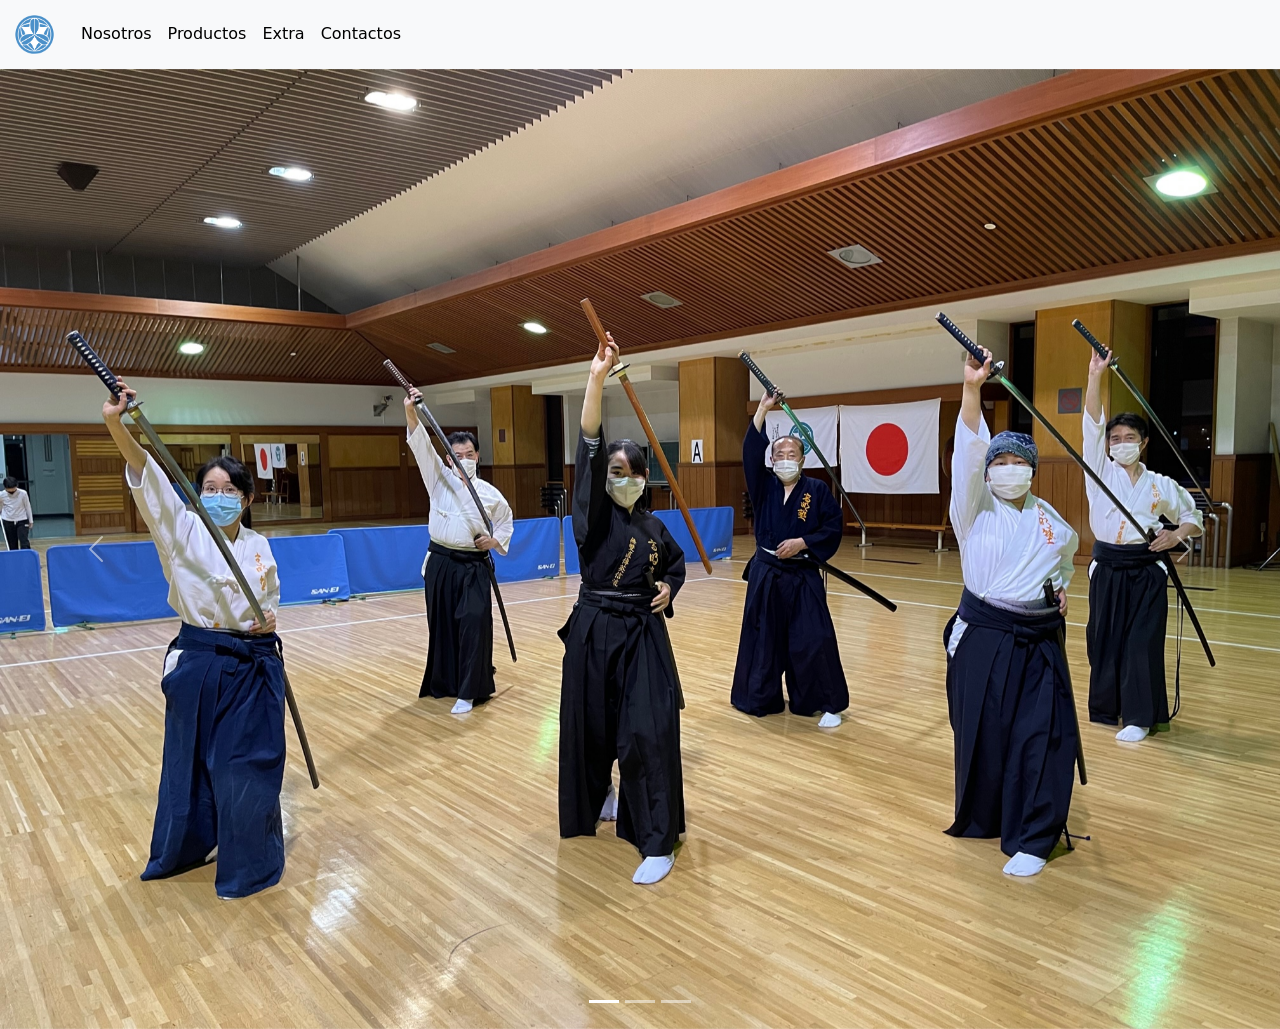
==== Da Vinci/Develop/Interaccion/Parcial2/index.html @ 6718fce2 "Nuevo proyeccto parcial 2 interaccion" ====
<!DOCTYPE html>
<html lang="en">
<head>
    <meta charset="UTF-8">
    <meta http-equiv="X-UA-Compatible" content="IE=edge">
    <meta name="viewport" content="width=device-width, initial-scale=1.0">
    <title>Komei Juku</title>
    <!-- CSS only -->
<link href="https://cdn.jsdelivr.net/npm/bootstrap@5.2.2/dist/css/bootstrap.min.css" rel="stylesheet" integrity="sha384-Zenh87qX5JnK2Jl0vWa8Ck2rdkQ2Bzep5IDxbcnCeuOxjzrPF/et3URy9Bv1WTRi" crossorigin="anonymous">
<link rel="stylesheet" href="style.css">
</head>
<body>
    <header>
        <nav class="navbar navbar-expand-md bg-light">
            <div class="container-fluid">
              <a class="navbar-brand" href="#"><img src="./img/Logo/Komei_Juku_mon.svg.png" alt=""></a>
              <button class="navbar-toggler" type="button" data-bs-toggle="collapse" data-bs-target="#navbarSupportedContent" aria-controls="navbarSupportedContent" aria-expanded="false" aria-label="Toggle navigation">
                <span class="navbar-toggler-icon"></span>
              </button>
              <div class="collapse navbar-collapse" id="navbarSupportedContent">
                <ul class="navbar-nav me-auto mb-2 mb-lg-0">
                  <li class="nav-item">
                    <a class="nav-link active" aria-current="page" href="#">Nosotros</a>
                  </li>
                  <li class="nav-item">
                    <a class="nav-link active" aria-current="page" href="#">Productos</a>
                  </li>
                  <li class="nav-item">
                    <a class="nav-link active" aria-current="page" href="#">Extra</a>
                  </li>
                  <li class="nav-item">
                    <a class="nav-link active" aria-current="page" href="#">Contactos</a>
                  </li>
                </ul>
              </div>
            </div>
          </nav>
          <div id="carouselExampleIndicators" class="carousel slide" data-bs-ride="true">
            <div class="carousel-indicators">
              <button type="button" data-bs-target="#carouselExampleIndicators" data-bs-slide-to="0" class="active" aria-current="true" aria-label="Slide 1"></button>
              <button type="button" data-bs-target="#carouselExampleIndicators" data-bs-slide-to="1" aria-label="Slide 2"></button>
              <button type="button" data-bs-target="#carouselExampleIndicators" data-bs-slide-to="2" aria-label="Slide 3"></button>
            </div>
            <div class="carousel-inner">
              <div class="carousel-item active">
                <img src="./img/hero/IMG_2338.jpg" class="d-block w-100" alt="...">
              </div>
              <div class="carousel-item">
                <img src="./img/hero/IMG_2339.jpg" class="d-block w-100" alt="...">
              </div>
              <div class="carousel-item">
                <img src="./img/hero/IMG_2340.jpg" class="d-block w-100" alt="...">
              </div>
            </div>
            <button class="carousel-control-prev" type="button" data-bs-target="#carouselExampleIndicators" data-bs-slide="prev">
              <span class="carousel-control-prev-icon" aria-hidden="true"></span>
              <span class="visually-hidden">Previous</span>
            </button>
            <button class="carousel-control-next" type="button" data-bs-target="#carouselExampleIndicators" data-bs-slide="next">
              <span class="carousel-control-next-icon" aria-hidden="true"></span>
              <span class="visually-hidden">Next</span>
            </button>
          </div>
    </header>
    <!-- JavaScript Bundle with Popper -->
<script src="https://cdn.jsdelivr.net/npm/bootstrap@5.2.2/dist/js/bootstrap.bundle.min.js" integrity="sha384-OERcA2EqjJCMA+/3y+gxIOqMEjwtxJY7qPCqsdltbNJuaOe923+mo//f6V8Qbsw3" crossorigin="anonymous"></script>
</body>
</html>
---- Da Vinci/Develop/Interaccion/Parcial2/style.css ----
.navbar-brand > img {
    width: 100%;
    max-width: 45px;
}
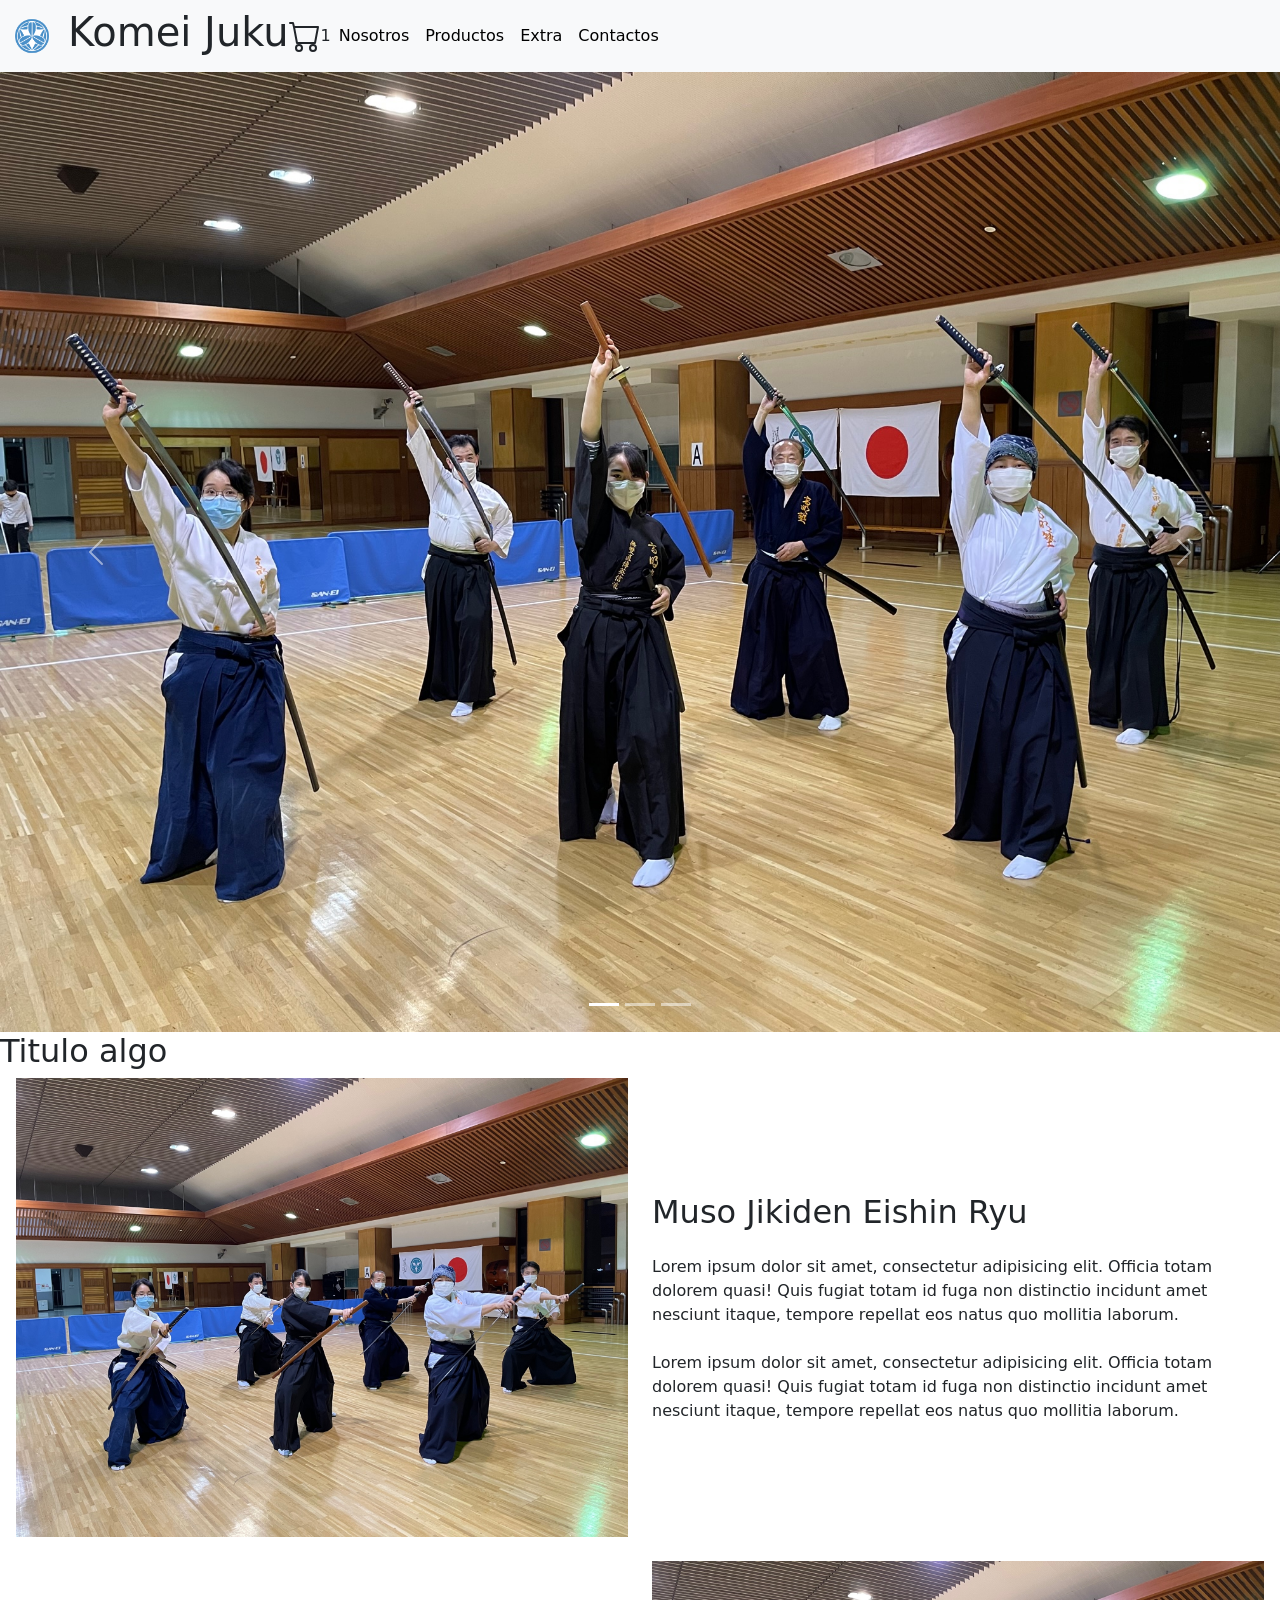
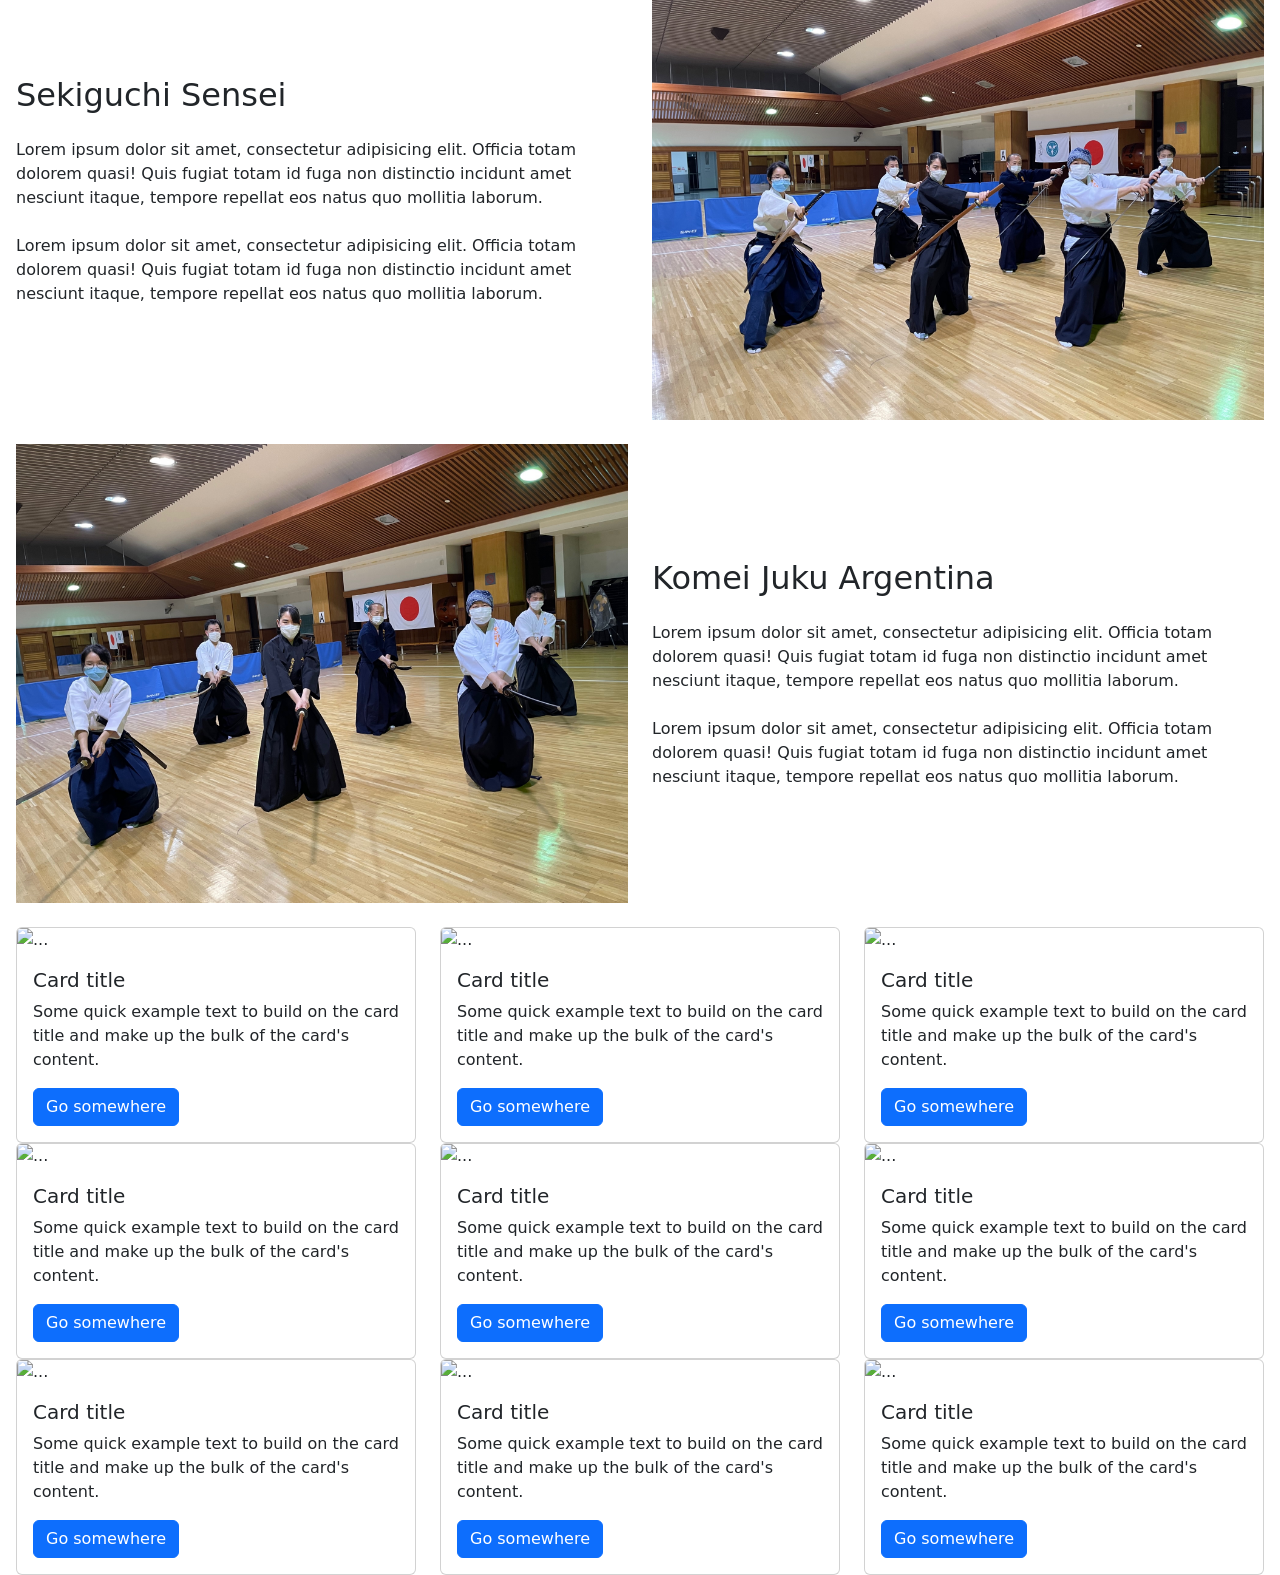
==== commit b968f3e1: "se agrego info y productos" ====
--- a/Da Vinci/Develop/Interaccion/Parcial2/index.html
+++ b/Da Vinci/Develop/Interaccion/Parcial2/index.html
@@ -11,12 +11,16 @@
 </head>
 <body>
     <header>
-        <nav class="navbar navbar-expand-md bg-light">
+        <nav class="navbar navbar-expand-md bg-light sticky-top">
             <div class="container-fluid">
-              <a class="navbar-brand" href="#"><img src="./img/Logo/Komei_Juku_mon.svg.png" alt=""></a>
+              <a class="navbar-brand " href="#"><img src="./img/Logo/Komei_Juku_mon.svg.png" alt=""></a>
+              <h1 class="">Komei Juku</h1>
               <button class="navbar-toggler" type="button" data-bs-toggle="collapse" data-bs-target="#navbarSupportedContent" aria-controls="navbarSupportedContent" aria-expanded="false" aria-label="Toggle navigation">
                 <span class="navbar-toggler-icon"></span>
               </button>
+              <div id="minicarrito"><svg xmlns="http://www.w3.org/2000/svg" width="32" height="32" fill="currentColor" class="bi bi-cart" viewBox="0 0 16 16">
+                <path d="M0 1.5A.5.5 0 0 1 .5 1H2a.5.5 0 0 1 .485.379L2.89 3H14.5a.5.5 0 0 1 .491.592l-1.5 8A.5.5 0 0 1 13 12H4a.5.5 0 0 1-.491-.408L2.01 3.607 1.61 2H.5a.5.5 0 0 1-.5-.5zM3.102 4l1.313 7h8.17l1.313-7H3.102zM5 12a2 2 0 1 0 0 4 2 2 0 0 0 0-4zm7 0a2 2 0 1 0 0 4 2 2 0 0 0 0-4zm-7 1a1 1 0 1 1 0 2 1 1 0 0 1 0-2zm7 0a1 1 0 1 1 0 2 1 1 0 0 1 0-2z"/>
+              </svg><span id="minicarrito-cantidad">1</span></div>
               <div class="collapse navbar-collapse" id="navbarSupportedContent">
                 <ul class="navbar-nav me-auto mb-2 mb-lg-0">
                   <li class="nav-item">
@@ -33,9 +37,10 @@
                   </li>
                 </ul>
               </div>
+
             </div>
           </nav>
-          <div id="carouselExampleIndicators" class="carousel slide" data-bs-ride="true">
+          <div id="carouselExampleIndicators" class="carousel slide hero" data-bs-ride="true">
             <div class="carousel-indicators">
               <button type="button" data-bs-target="#carouselExampleIndicators" data-bs-slide-to="0" class="active" aria-current="true" aria-label="Slide 1"></button>
               <button type="button" data-bs-target="#carouselExampleIndicators" data-bs-slide-to="1" aria-label="Slide 2"></button>
@@ -62,6 +67,153 @@
             </button>
           </div>
     </header>
+    <main>
+      <section class="info ">
+        <h2>Titulo algo</h2>
+        <section class="steps container-custom">
+          <div class="row">
+            <div class="col-12 col-sm-6 d-md-flex justify-content-md-ceneter">
+              <img src="./img/hero/IMG_2340.jpg" alt="Coffe Flavour" class="img-fluid pb-4 steps__section-thumbnail" loading="lazy">
+            </div>
+            <div class="col-12 col-sm-6 align-self-center justify-content-md-ceneter">
+              <div class="steps__content-width">
+                <h1 class="h2 mb-4">Muso Jikiden Eishin Ryu</h1>
+                <p class="mb-4">Lorem ipsum dolor sit amet, consectetur adipisicing elit. Officia totam dolorem quasi! Quis fugiat totam id fuga non distinctio incidunt amet nesciunt itaque, tempore repellat eos natus quo mollitia laborum.</p>
+                <p class="mb-4">Lorem ipsum dolor sit amet, consectetur adipisicing elit. Officia totam dolorem quasi! Quis fugiat totam id fuga non distinctio incidunt amet nesciunt itaque, tempore repellat eos natus quo mollitia laborum.</p>
+              </div>
+            </div>
+          </div>
+        </section>
+        <section class="steps steps--background">
+          <div class="container-custom">
+            <div class="row">
+              <div class="col-12 col-sm-6 d-md-flex justify-content-md-ceneter order-sm-1">
+                <img src="./img/hero/IMG_2340.jpg" alt="Health Benefits" class="img-fluid pb-4 steps__section-thumbnail" loading="lazy">
+              </div>
+              <div class="col-12 col-sm-6 align-self-center justify-content-md-ceneter">
+                <div class="steps__content-width">
+                  <h1 class="h2 mb-4">Sekiguchi Sensei</h1>
+                  <p class="mb-4">Lorem ipsum dolor sit amet, consectetur adipisicing elit. Officia totam dolorem quasi! Quis fugiat totam id fuga non distinctio incidunt amet nesciunt itaque, tempore repellat eos natus quo mollitia laborum.</p>
+                  <p class="mb-4">Lorem ipsum dolor sit amet, consectetur adipisicing elit. Officia totam dolorem quasi! Quis fugiat totam id fuga non distinctio incidunt amet nesciunt itaque, tempore repellat eos natus quo mollitia laborum.</p>
+                </div>
+              </div>
+            </div>
+          </div>
+        </section>
+        <section class="steps container-custom">
+          <div class="row">
+            <div class="col-12 col-sm-6 d-md-flex justify-content-md-ceneter">
+              <img src="./img/hero/IMG_2339.jpg" alt="Essential Nutrients" class="img-fluid pb-4 steps__section-thumbnail" width="553" height="746" loading="lazy">
+            </div>
+            <div class="col-12 col-sm-6 align-self-center justify-content-md-ceneter">
+              <div class="steps__content-width">
+                <h1 class="h2 mb-4">Komei Juku Argentina</h1>
+                <p class="mb-4">Lorem ipsum dolor sit amet, consectetur adipisicing elit. Officia totam dolorem quasi! Quis fugiat totam id fuga non distinctio incidunt amet nesciunt itaque, tempore repellat eos natus quo mollitia laborum.</p>
+                <p class="mb-4">Lorem ipsum dolor sit amet, consectetur adipisicing elit. Officia totam dolorem quasi! Quis fugiat totam id fuga non distinctio incidunt amet nesciunt itaque, tempore repellat eos natus quo mollitia laborum.</p>
+              </div>
+            </div>
+          </div>
+        </section>
+      </section>
+      <section class="tienda">
+        <article class="row row-cols-1 row-cols-sm-2 row-cols-md-3 g-4 clasess">
+          <div class="col">
+            <div class="card" >
+              <img src="..." class="card-img-top" alt="...">
+              <div class="card-body">
+                <h5 class="card-title">Card title</h5>
+                <p class="card-text">Some quick example text to build on the card title and make up the bulk of the card's content.</p>
+                <a href="#" class="btn btn-primary">Go somewhere</a>
+              </div>
+            </div>
+          </div>
+          <div class="col">
+            <div class="card" >
+              <img src="..." class="card-img-top" alt="...">
+              <div class="card-body">
+                <h5 class="card-title">Card title</h5>
+                <p class="card-text">Some quick example text to build on the card title and make up the bulk of the card's content.</p>
+                <a href="#" class="btn btn-primary">Go somewhere</a>
+              </div>
+            </div>
+          </div>
+          <div class="col">
+            <div class="card" >
+              <img src="..." class="card-img-top" alt="...">
+              <div class="card-body">
+                <h5 class="card-title">Card title</h5>
+                <p class="card-text">Some quick example text to build on the card title and make up the bulk of the card's content.</p>
+                <a href="#" class="btn btn-primary">Go somewhere</a>
+              </div>
+            </div>
+          </div>
+        </article>
+        <article class="row row-cols-1 row-cols-sm-2 row-cols-md-3 g-4 ropa">
+          <div class="col">
+            <div class="card" >
+              <img src="..." class="card-img-top" alt="...">
+              <div class="card-body">
+                <h5 class="card-title">Card title</h5>
+                <p class="card-text">Some quick example text to build on the card title and make up the bulk of the card's content.</p>
+                <a href="#" class="btn btn-primary">Go somewhere</a>
+              </div>
+            </div>
+          </div>
+          <div class="col">
+            <div class="card" >
+              <img src="..." class="card-img-top" alt="...">
+              <div class="card-body">
+                <h5 class="card-title">Card title</h5>
+                <p class="card-text">Some quick example text to build on the card title and make up the bulk of the card's content.</p>
+                <a href="#" class="btn btn-primary">Go somewhere</a>
+              </div>
+            </div>
+          </div>
+          <div class="col">
+            <div class="card" >
+              <img src="..." class="card-img-top" alt="...">
+              <div class="card-body">
+                <h5 class="card-title">Card title</h5>
+                <p class="card-text">Some quick example text to build on the card title and make up the bulk of the card's content.</p>
+                <a href="#" class="btn btn-primary">Go somewhere</a>
+              </div>
+            </div>
+          </div>
+        </article>
+        <article class="row row-cols-1 row-cols-sm-2 row-cols-md-3 g-4 equipos">
+          <div class="col">
+            <div class="card" >
+              <img src="..." class="card-img-top" alt="...">
+              <div class="card-body">
+                <h5 class="card-title">Card title</h5>
+                <p class="card-text">Some quick example text to build on the card title and make up the bulk of the card's content.</p>
+                <a href="#" class="btn btn-primary">Go somewhere</a>
+              </div>
+            </div>
+          </div>
+          <div class="col">
+            <div class="card" >
+              <img src="..." class="card-img-top" alt="...">
+              <div class="card-body">
+                <h5 class="card-title">Card title</h5>
+                <p class="card-text">Some quick example text to build on the card title and make up the bulk of the card's content.</p>
+                <a href="#" class="btn btn-primary">Go somewhere</a>
+              </div>
+            </div>
+          </div>
+          <div class="col">
+            <div class="card" >
+              <img src="..." class="card-img-top" alt="...">
+              <div class="card-body">
+                <h5 class="card-title">Card title</h5>
+                <p class="card-text">Some quick example text to build on the card title and make up the bulk of the card's content.</p>
+                <a href="#" class="btn btn-primary">Go somewhere</a>
+              </div>
+            </div>
+          </div>
+        </article>
+      </section>
+    </main>
     <!-- JavaScript Bundle with Popper -->
 <script src="https://cdn.jsdelivr.net/npm/bootstrap@5.2.2/dist/js/bootstrap.bundle.min.js" integrity="sha384-OERcA2EqjJCMA+/3y+gxIOqMEjwtxJY7qPCqsdltbNJuaOe923+mo//f6V8Qbsw3" crossorigin="anonymous"></script>
 </body>
--- a/Da Vinci/Develop/Interaccion/Parcial2/style.css
+++ b/Da Vinci/Develop/Interaccion/Parcial2/style.css
@@ -1,4 +1,20 @@
+/* * {
+    outline: 1px red solid;
+} */
 .navbar-brand > img {
     width: 100%;
-    max-width: 45px;
-}+    max-width: 40px;
+}
+img {
+    display: block;
+    width: 100%;
+}
+.container-custom,
+.tienda {
+    width: 100%;
+    padding: 0 1rem;
+    margin: 0 auto;
+  }
+  
+
+  
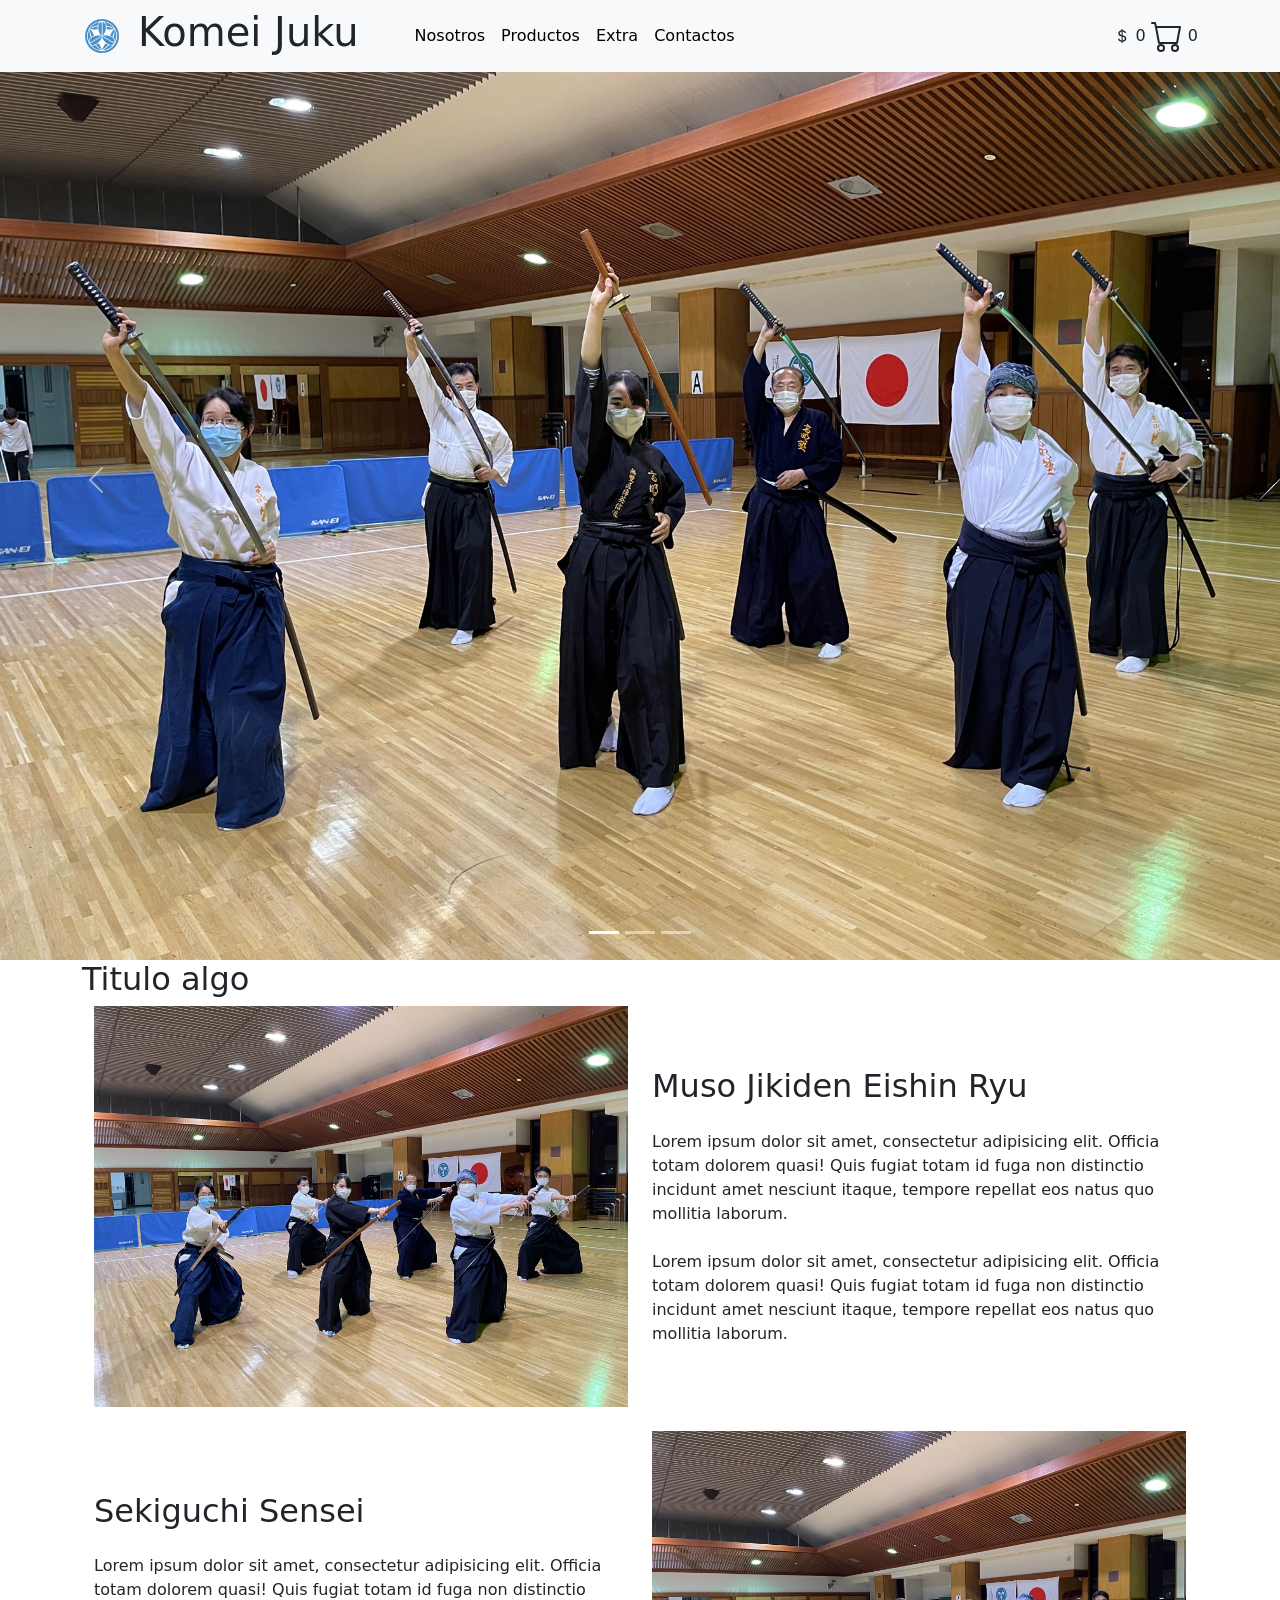
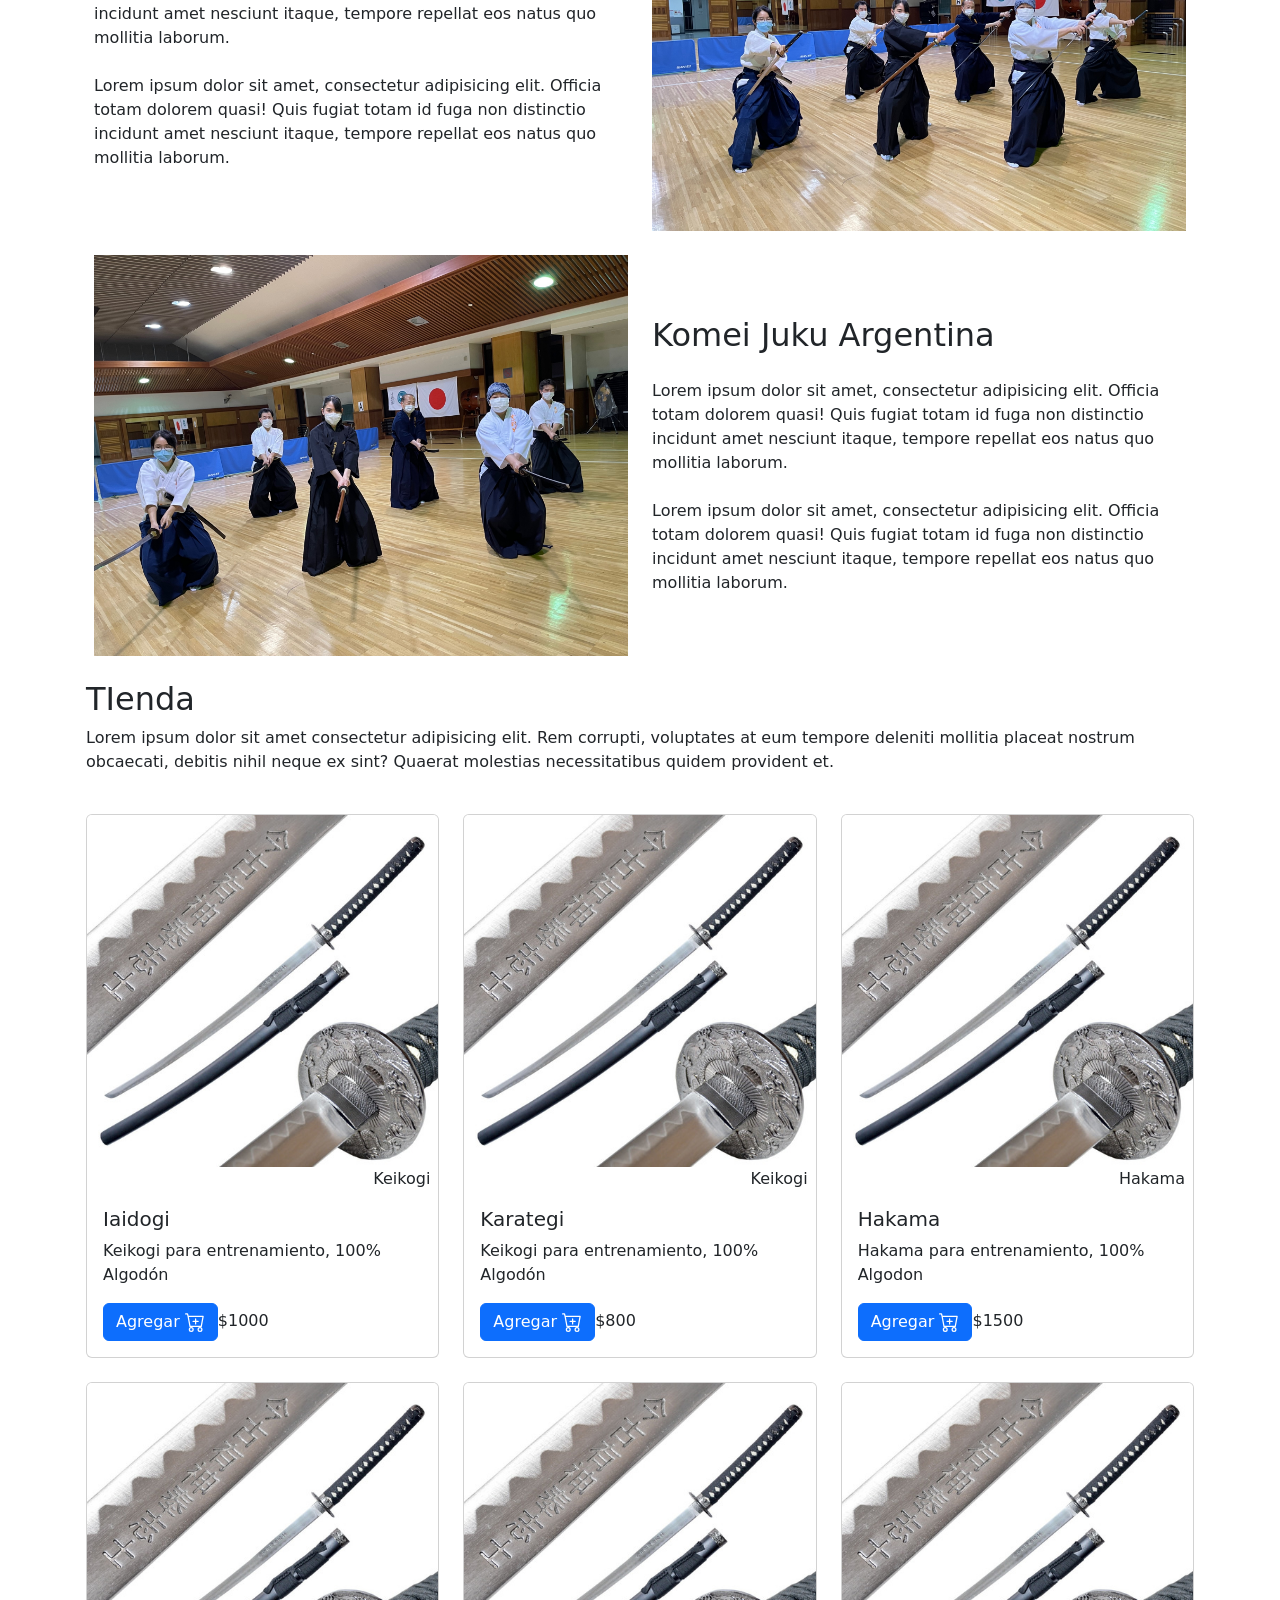
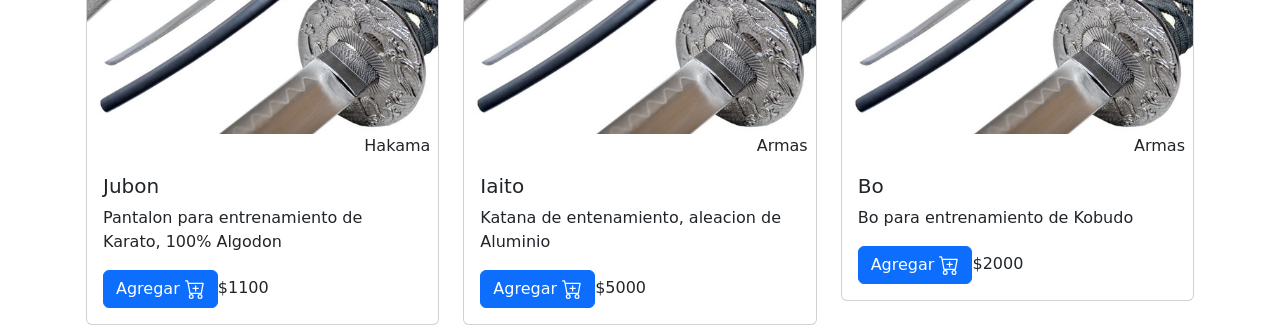
==== commit c50e6e8d: "integra JS de programación agrega clase carrrito" ====
--- a/Da Vinci/Develop/Interaccion/Parcial2/index.html
+++ b/Da Vinci/Develop/Interaccion/Parcial2/index.html
@@ -8,20 +8,29 @@
     <!-- CSS only -->
 <link href="https://cdn.jsdelivr.net/npm/bootstrap@5.2.2/dist/css/bootstrap.min.css" rel="stylesheet" integrity="sha384-Zenh87qX5JnK2Jl0vWa8Ck2rdkQ2Bzep5IDxbcnCeuOxjzrPF/et3URy9Bv1WTRi" crossorigin="anonymous">
 <link rel="stylesheet" href="style.css">
+<script src="./js/producto.js"></script>
+<script src="./js/carrito.js"></script>
 </head>
 <body>
     <header>
-        <nav class="navbar navbar-expand-md bg-light sticky-top">
-            <div class="container-fluid">
+        <nav class="navbar navbar-expand-md bg-light fixed-top container-fluid">
+            <div class="container align-items-center">
               <a class="navbar-brand " href="#"><img src="./img/Logo/Komei_Juku_mon.svg.png" alt=""></a>
               <h1 class="">Komei Juku</h1>
-              <button class="navbar-toggler" type="button" data-bs-toggle="collapse" data-bs-target="#navbarSupportedContent" aria-controls="navbarSupportedContent" aria-expanded="false" aria-label="Toggle navigation">
+              <button class="navbar-toggler ms-auto m-2" type="button" data-bs-toggle="collapse" data-bs-target="#navbarSupportedContent" aria-controls="navbarSupportedContent" aria-expanded="false" aria-label="Toggle navigation">
                 <span class="navbar-toggler-icon"></span>
               </button>
-              <div id="minicarrito"><svg xmlns="http://www.w3.org/2000/svg" width="32" height="32" fill="currentColor" class="bi bi-cart" viewBox="0 0 16 16">
-                <path d="M0 1.5A.5.5 0 0 1 .5 1H2a.5.5 0 0 1 .485.379L2.89 3H14.5a.5.5 0 0 1 .491.592l-1.5 8A.5.5 0 0 1 13 12H4a.5.5 0 0 1-.491-.408L2.01 3.607 1.61 2H.5a.5.5 0 0 1-.5-.5zM3.102 4l1.313 7h8.17l1.313-7H3.102zM5 12a2 2 0 1 0 0 4 2 2 0 0 0 0-4zm7 0a2 2 0 1 0 0 4 2 2 0 0 0 0-4zm-7 1a1 1 0 1 1 0 2 1 1 0 0 1 0-2zm7 0a1 1 0 1 1 0 2 1 1 0 0 1 0-2z"/>
-              </svg><span id="minicarrito-cantidad">1</span></div>
-              <div class="collapse navbar-collapse" id="navbarSupportedContent">
+              <div id="minicarrito" class="order-md-last minicarrito">
+                <svg xmlns="http://www.w3.org/2000/svg" width="16" height="16" fill="currentColor" class="bi bi-currency-dollar" viewBox="0 0 16 16">
+                  <path d="M4 10.781c.148 1.667 1.513 2.85 3.591 3.003V15h1.043v-1.216c2.27-.179 3.678-1.438 3.678-3.3 0-1.59-.947-2.51-2.956-3.028l-.722-.187V3.467c1.122.11 1.879.714 2.07 1.616h1.47c-.166-1.6-1.54-2.748-3.54-2.875V1H7.591v1.233c-1.939.23-3.27 1.472-3.27 3.156 0 1.454.966 2.483 2.661 2.917l.61.162v4.031c-1.149-.17-1.94-.8-2.131-1.718H4zm3.391-3.836c-1.043-.263-1.6-.825-1.6-1.616 0-.944.704-1.641 1.8-1.828v3.495l-.2-.05zm1.591 1.872c1.287.323 1.852.859 1.852 1.769 0 1.097-.826 1.828-2.2 1.939V8.73l.348.086z"/>
+                </svg>
+                <span id="minicarrito-precio">0</span>
+                <svg xmlns="http://www.w3.org/2000/svg" width="32" height="32" fill="currentColor" class="bi bi-cart" viewBox="0 0 16 16">
+                  <path d="M0 1.5A.5.5 0 0 1 .5 1H2a.5.5 0 0 1 .485.379L2.89 3H14.5a.5.5 0 0 1 .491.592l-1.5 8A.5.5 0 0 1 13 12H4a.5.5 0 0 1-.491-.408L2.01 3.607 1.61 2H.5a.5.5 0 0 1-.5-.5zM3.102 4l1.313 7h8.17l1.313-7H3.102zM5 12a2 2 0 1 0 0 4 2 2 0 0 0 0-4zm7 0a2 2 0 1 0 0 4 2 2 0 0 0 0-4zm-7 1a1 1 0 1 1 0 2 1 1 0 0 1 0-2zm7 0a1 1 0 1 1 0 2 1 1 0 0 1 0-2z"/>
+                </svg>
+                <span id="minicarrito-cantidad">0</span>
+              </div>
+              <div class="collapse navbar-collapse ms-5" id="navbarSupportedContent">
                 <ul class="navbar-nav me-auto mb-2 mb-lg-0">
                   <li class="nav-item">
                     <a class="nav-link active" aria-current="page" href="#">Nosotros</a>
@@ -37,7 +46,6 @@
                   </li>
                 </ul>
               </div>
-
             </div>
           </nav>
           <div id="carouselExampleIndicators" class="carousel slide hero" data-bs-ride="true">
@@ -68,15 +76,15 @@
           </div>
     </header>
     <main>
-      <section class="info ">
+      <section class="info container">
         <h2>Titulo algo</h2>
-        <section class="steps container-custom">
+        <section class="container-fluid">
           <div class="row">
             <div class="col-12 col-sm-6 d-md-flex justify-content-md-ceneter">
-              <img src="./img/hero/IMG_2340.jpg" alt="Coffe Flavour" class="img-fluid pb-4 steps__section-thumbnail" loading="lazy">
+              <img src="./img/hero/IMG_2340.jpg" alt="Coffe Flavour" class="img-fluid pb-4" >
             </div>
             <div class="col-12 col-sm-6 align-self-center justify-content-md-ceneter">
-              <div class="steps__content-width">
+              <div class="">
                 <h1 class="h2 mb-4">Muso Jikiden Eishin Ryu</h1>
                 <p class="mb-4">Lorem ipsum dolor sit amet, consectetur adipisicing elit. Officia totam dolorem quasi! Quis fugiat totam id fuga non distinctio incidunt amet nesciunt itaque, tempore repellat eos natus quo mollitia laborum.</p>
                 <p class="mb-4">Lorem ipsum dolor sit amet, consectetur adipisicing elit. Officia totam dolorem quasi! Quis fugiat totam id fuga non distinctio incidunt amet nesciunt itaque, tempore repellat eos natus quo mollitia laborum.</p>
@@ -84,14 +92,14 @@
             </div>
           </div>
         </section>
-        <section class="steps steps--background">
-          <div class="container-custom">
+        <section class="">
+          <div class="container-fluid">
             <div class="row">
               <div class="col-12 col-sm-6 d-md-flex justify-content-md-ceneter order-sm-1">
-                <img src="./img/hero/IMG_2340.jpg" alt="Health Benefits" class="img-fluid pb-4 steps__section-thumbnail" loading="lazy">
+                <img src="./img/hero/IMG_2340.jpg" alt="Health Benefits" class="img-fluid pb-4 ">
               </div>
               <div class="col-12 col-sm-6 align-self-center justify-content-md-ceneter">
-                <div class="steps__content-width">
+                <div class="">
                   <h1 class="h2 mb-4">Sekiguchi Sensei</h1>
                   <p class="mb-4">Lorem ipsum dolor sit amet, consectetur adipisicing elit. Officia totam dolorem quasi! Quis fugiat totam id fuga non distinctio incidunt amet nesciunt itaque, tempore repellat eos natus quo mollitia laborum.</p>
                   <p class="mb-4">Lorem ipsum dolor sit amet, consectetur adipisicing elit. Officia totam dolorem quasi! Quis fugiat totam id fuga non distinctio incidunt amet nesciunt itaque, tempore repellat eos natus quo mollitia laborum.</p>
@@ -100,13 +108,13 @@
             </div>
           </div>
         </section>
-        <section class="steps container-custom">
+        <section class="container-fluid">
           <div class="row">
             <div class="col-12 col-sm-6 d-md-flex justify-content-md-ceneter">
-              <img src="./img/hero/IMG_2339.jpg" alt="Essential Nutrients" class="img-fluid pb-4 steps__section-thumbnail" width="553" height="746" loading="lazy">
+              <img src="./img/hero/IMG_2339.jpg" alt="Essential Nutrients" class="img-fluid pb-4">
             </div>
             <div class="col-12 col-sm-6 align-self-center justify-content-md-ceneter">
-              <div class="steps__content-width">
+              <div class="">
                 <h1 class="h2 mb-4">Komei Juku Argentina</h1>
                 <p class="mb-4">Lorem ipsum dolor sit amet, consectetur adipisicing elit. Officia totam dolorem quasi! Quis fugiat totam id fuga non distinctio incidunt amet nesciunt itaque, tempore repellat eos natus quo mollitia laborum.</p>
                 <p class="mb-4">Lorem ipsum dolor sit amet, consectetur adipisicing elit. Officia totam dolorem quasi! Quis fugiat totam id fuga non distinctio incidunt amet nesciunt itaque, tempore repellat eos natus quo mollitia laborum.</p>
@@ -115,106 +123,34 @@
           </div>
         </section>
       </section>
-      <section class="tienda">
-        <article class="row row-cols-1 row-cols-sm-2 row-cols-md-3 g-4 clasess">
-          <div class="col">
+      <section class="tienda container">
+        <h2>TIenda</h2>
+        <p>Lorem ipsum dolor sit amet consectetur adipisicing elit. Rem corrupti, voluptates at eum tempore deleniti mollitia placeat nostrum obcaecati, debitis nihil neque ex sint? Quaerat molestias necessitatibus quidem provident et.</p>
+        <article class="row row-cols-1 row-cols-sm-2 row-cols-md-3 g-4 my-2" id="productos">
+          <!-- <div class="col">
             <div class="card" >
-              <img src="..." class="card-img-top" alt="...">
+              <img src="./img/productos/D_NQ_NP_859333-MLA32136283949_092019-O.jpg" class="card-img-top" alt="...">
+              <span class="mx-2 ms-auto">Clases</span>
               <div class="card-body">
                 <h5 class="card-title">Card title</h5>
                 <p class="card-text">Some quick example text to build on the card title and make up the bulk of the card's content.</p>
-                <a href="#" class="btn btn-primary">Go somewhere</a>
+                <button class="btn btn-primary">Agregar 
+                  <svg xmlns="http://www.w3.org/2000/svg" width="20" height="20" fill="currentColor" class="bi bi-cart-plus" viewBox="0 0 16 16">
+                    <path d="M9 5.5a.5.5 0 0 0-1 0V7H6.5a.5.5 0 0 0 0 1H8v1.5a.5.5 0 0 0 1 0V8h1.5a.5.5 0 0 0 0-1H9V5.5z"/>
+                    <path d="M.5 1a.5.5 0 0 0 0 1h1.11l.401 1.607 1.498 7.985A.5.5 0 0 0 4 12h1a2 2 0 1 0 0 4 2 2 0 0 0 0-4h7a2 2 0 1 0 0 4 2 2 0 0 0 0-4h1a.5.5 0 0 0 .491-.408l1.5-8A.5.5 0 0 0 14.5 3H2.89l-.405-1.621A.5.5 0 0 0 2 1H.5zm3.915 10L3.102 4h10.796l-1.313 7h-8.17zM6 14a1 1 0 1 1-2 0 1 1 0 0 1 2 0zm7 0a1 1 0 1 1-2 0 1 1 0 0 1 2 0z"/>
+                  </svg>
+                </button>
+                <span class="d-inline-block ms-auto">$1000</span>
               </div>
             </div>
-          </div>
-          <div class="col">
-            <div class="card" >
-              <img src="..." class="card-img-top" alt="...">
-              <div class="card-body">
-                <h5 class="card-title">Card title</h5>
-                <p class="card-text">Some quick example text to build on the card title and make up the bulk of the card's content.</p>
-                <a href="#" class="btn btn-primary">Go somewhere</a>
-              </div>
-            </div>
-          </div>
-          <div class="col">
-            <div class="card" >
-              <img src="..." class="card-img-top" alt="...">
-              <div class="card-body">
-                <h5 class="card-title">Card title</h5>
-                <p class="card-text">Some quick example text to build on the card title and make up the bulk of the card's content.</p>
-                <a href="#" class="btn btn-primary">Go somewhere</a>
-              </div>
-            </div>
-          </div>
-        </article>
-        <article class="row row-cols-1 row-cols-sm-2 row-cols-md-3 g-4 ropa">
-          <div class="col">
-            <div class="card" >
-              <img src="..." class="card-img-top" alt="...">
-              <div class="card-body">
-                <h5 class="card-title">Card title</h5>
-                <p class="card-text">Some quick example text to build on the card title and make up the bulk of the card's content.</p>
-                <a href="#" class="btn btn-primary">Go somewhere</a>
-              </div>
-            </div>
-          </div>
-          <div class="col">
-            <div class="card" >
-              <img src="..." class="card-img-top" alt="...">
-              <div class="card-body">
-                <h5 class="card-title">Card title</h5>
-                <p class="card-text">Some quick example text to build on the card title and make up the bulk of the card's content.</p>
-                <a href="#" class="btn btn-primary">Go somewhere</a>
-              </div>
-            </div>
-          </div>
-          <div class="col">
-            <div class="card" >
-              <img src="..." class="card-img-top" alt="...">
-              <div class="card-body">
-                <h5 class="card-title">Card title</h5>
-                <p class="card-text">Some quick example text to build on the card title and make up the bulk of the card's content.</p>
-                <a href="#" class="btn btn-primary">Go somewhere</a>
-              </div>
-            </div>
-          </div>
-        </article>
-        <article class="row row-cols-1 row-cols-sm-2 row-cols-md-3 g-4 equipos">
-          <div class="col">
-            <div class="card" >
-              <img src="..." class="card-img-top" alt="...">
-              <div class="card-body">
-                <h5 class="card-title">Card title</h5>
-                <p class="card-text">Some quick example text to build on the card title and make up the bulk of the card's content.</p>
-                <a href="#" class="btn btn-primary">Go somewhere</a>
-              </div>
-            </div>
-          </div>
-          <div class="col">
-            <div class="card" >
-              <img src="..." class="card-img-top" alt="...">
-              <div class="card-body">
-                <h5 class="card-title">Card title</h5>
-                <p class="card-text">Some quick example text to build on the card title and make up the bulk of the card's content.</p>
-                <a href="#" class="btn btn-primary">Go somewhere</a>
-              </div>
-            </div>
-          </div>
-          <div class="col">
-            <div class="card" >
-              <img src="..." class="card-img-top" alt="...">
-              <div class="card-body">
-                <h5 class="card-title">Card title</h5>
-                <p class="card-text">Some quick example text to build on the card title and make up the bulk of the card's content.</p>
-                <a href="#" class="btn btn-primary">Go somewhere</a>
-              </div>
-            </div>
-          </div>
+          </div>-->
         </article>
       </section>
+      <section class="gallery">
     </main>
     <!-- JavaScript Bundle with Popper -->
 <script src="https://cdn.jsdelivr.net/npm/bootstrap@5.2.2/dist/js/bootstrap.bundle.min.js" integrity="sha384-OERcA2EqjJCMA+/3y+gxIOqMEjwtxJY7qPCqsdltbNJuaOe923+mo//f6V8Qbsw3" crossorigin="anonymous"></script>
+
+<script src="js/index.js"></script>
 </body>
 </html>
--- a/Da Vinci/Develop/Interaccion/Parcial2/style.css
+++ b/Da Vinci/Develop/Interaccion/Parcial2/style.css
@@ -9,7 +9,6 @@
     display: block;
     width: 100%;
 }
-.container-custom,
 .tienda {
     width: 100%;
     padding: 0 1rem;
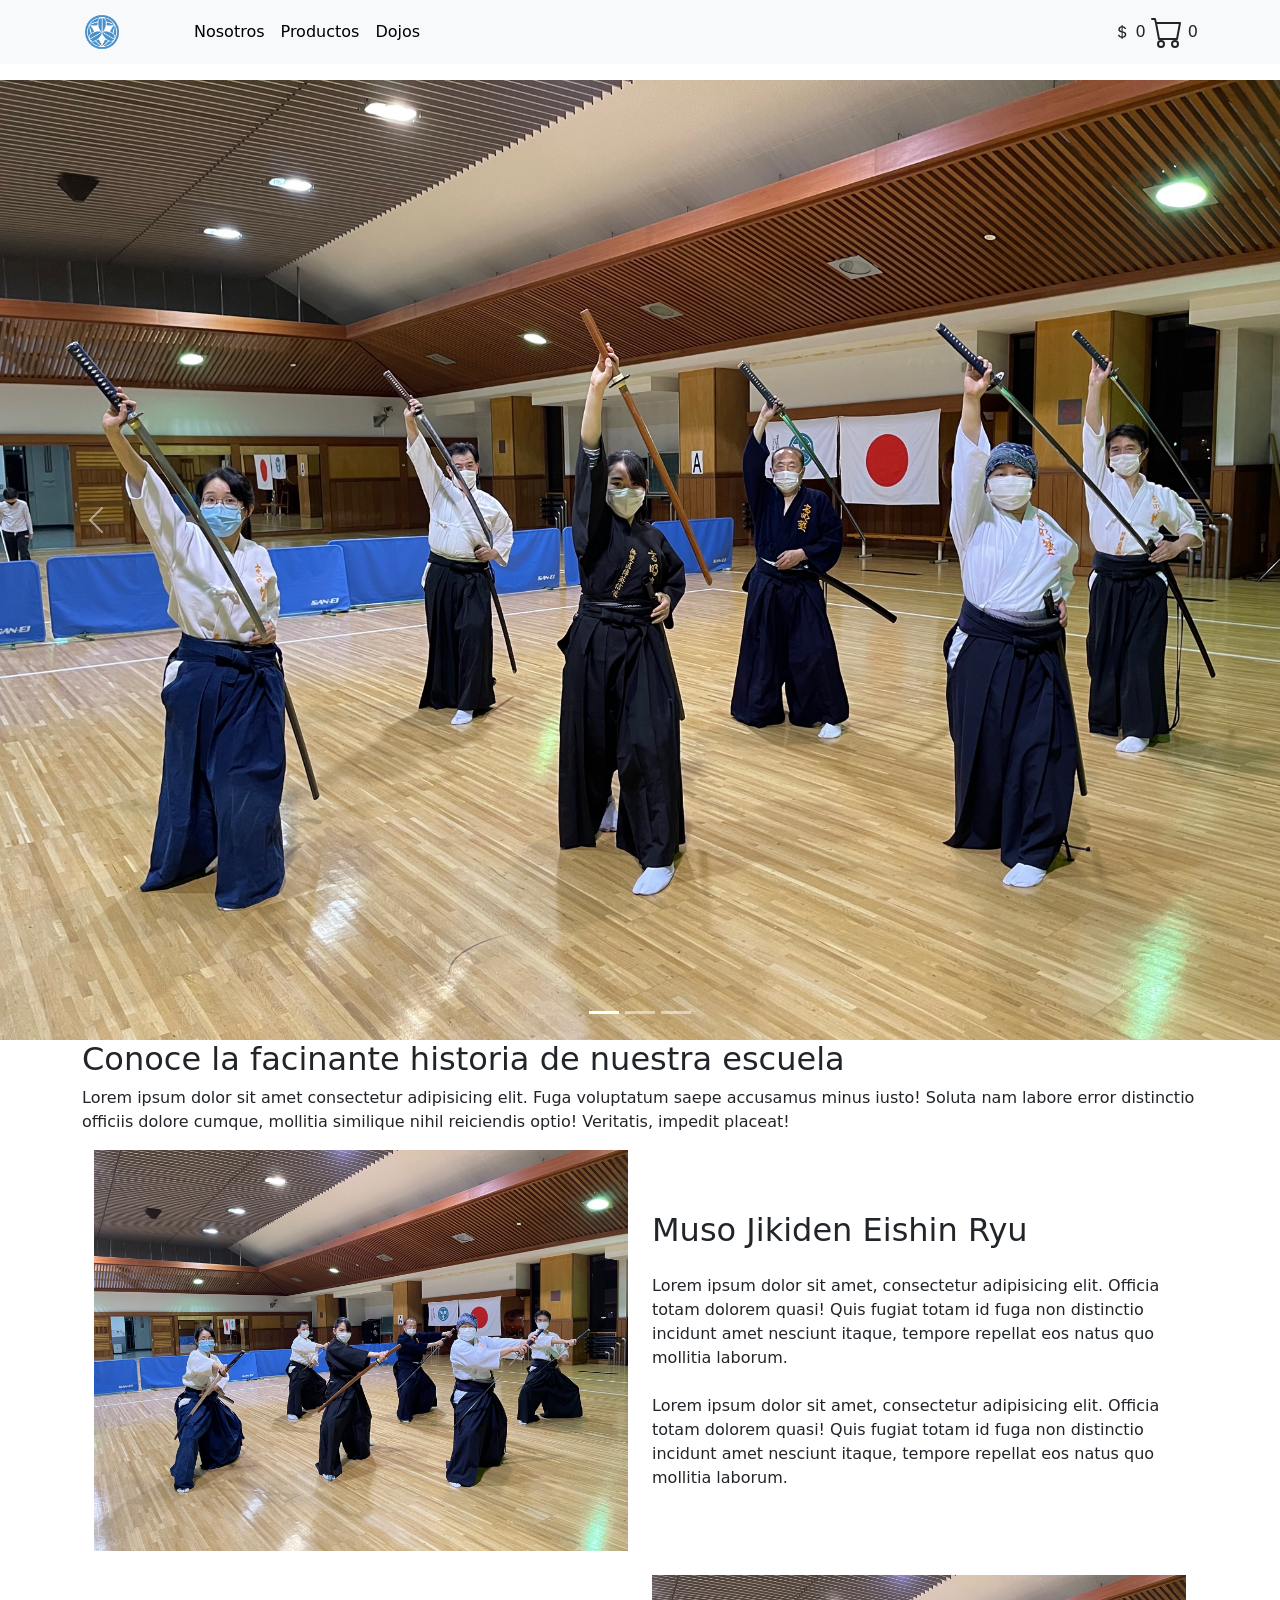
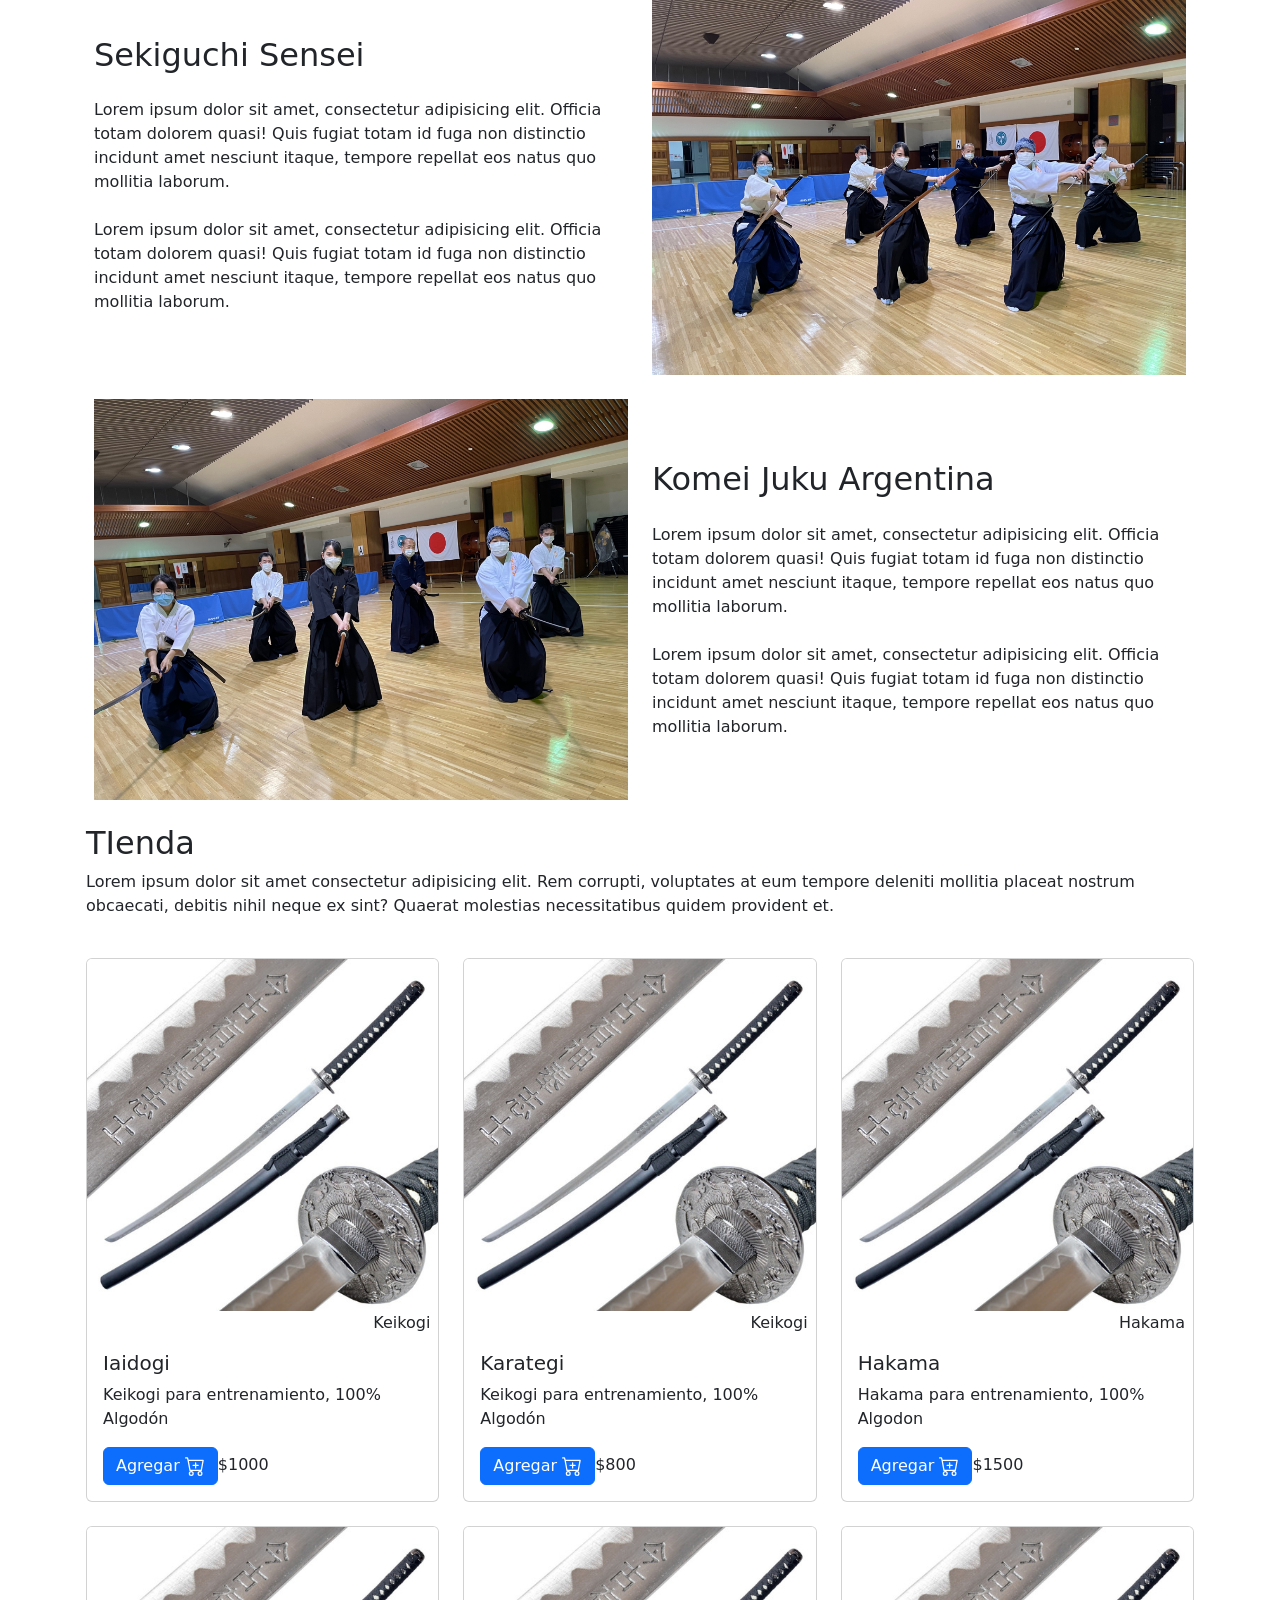
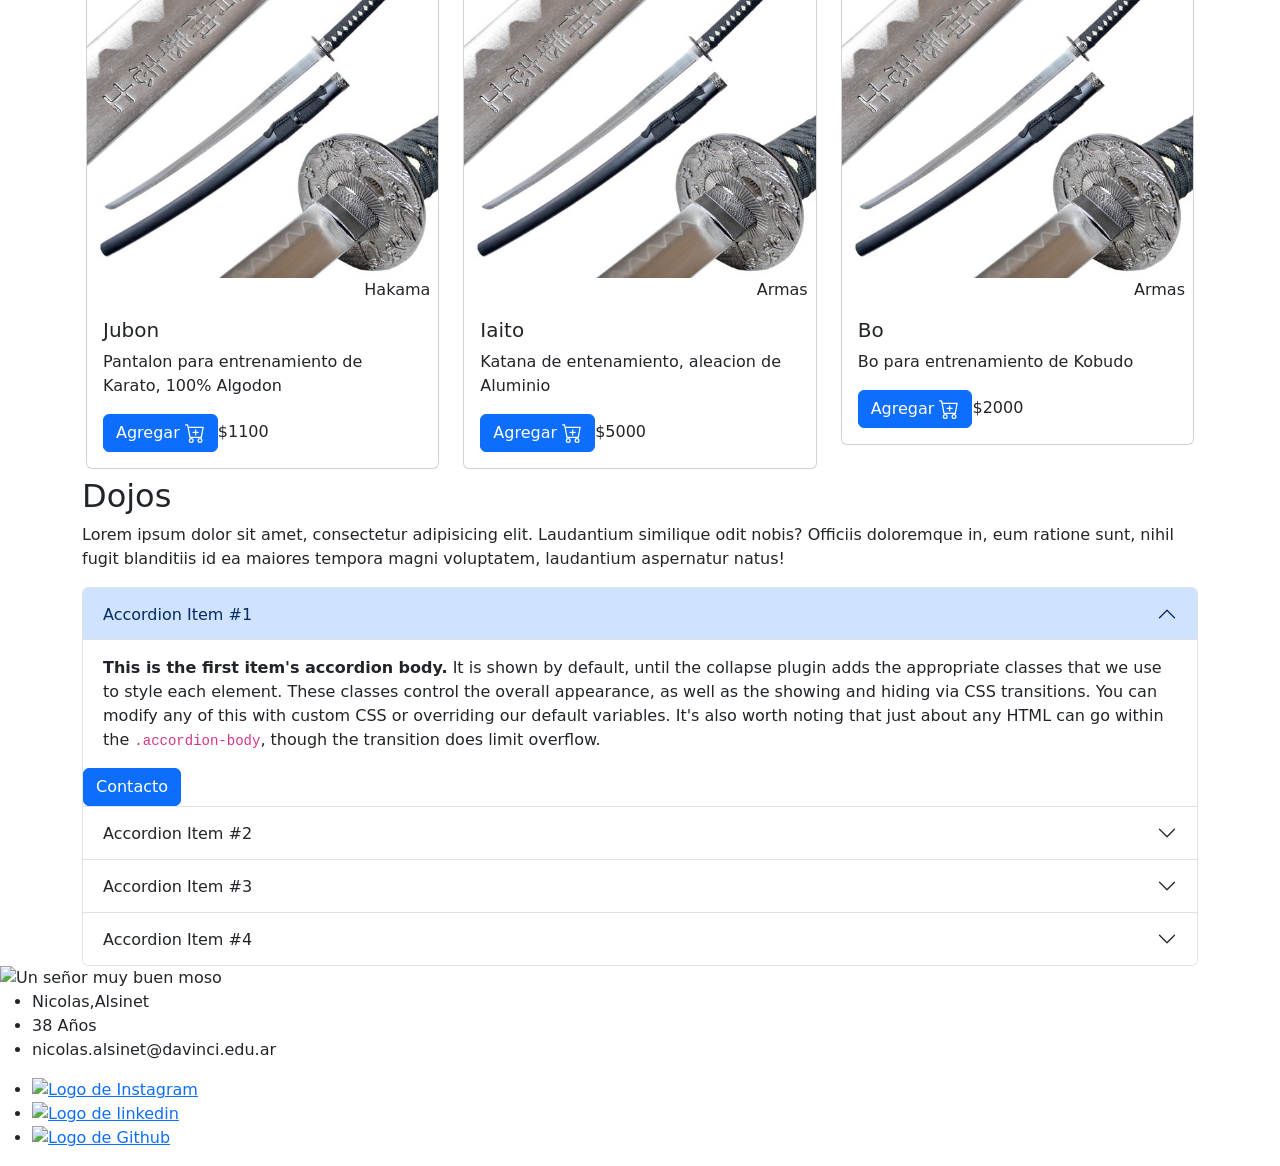
==== commit a6051a41: "agrega section dojos y footer" ====
--- a/Da Vinci/Develop/Interaccion/Parcial2/index.html
+++ b/Da Vinci/Develop/Interaccion/Parcial2/index.html
@@ -16,7 +16,7 @@
         <nav class="navbar navbar-expand-md bg-light fixed-top container-fluid">
             <div class="container align-items-center">
               <a class="navbar-brand " href="#"><img src="./img/Logo/Komei_Juku_mon.svg.png" alt=""></a>
-              <h1 class="">Komei Juku</h1>
+              <h1 class="titulo">Komei Juku</h1>
               <button class="navbar-toggler ms-auto m-2" type="button" data-bs-toggle="collapse" data-bs-target="#navbarSupportedContent" aria-controls="navbarSupportedContent" aria-expanded="false" aria-label="Toggle navigation">
                 <span class="navbar-toggler-icon"></span>
               </button>
@@ -33,16 +33,13 @@
               <div class="collapse navbar-collapse ms-5" id="navbarSupportedContent">
                 <ul class="navbar-nav me-auto mb-2 mb-lg-0">
                   <li class="nav-item">
-                    <a class="nav-link active" aria-current="page" href="#">Nosotros</a>
+                    <a class="nav-link active" aria-current="page" href="#nosotros">Nosotros</a>
                   </li>
                   <li class="nav-item">
-                    <a class="nav-link active" aria-current="page" href="#">Productos</a>
+                    <a class="nav-link active" aria-current="page" href="#productos">Productos</a>
                   </li>
                   <li class="nav-item">
-                    <a class="nav-link active" aria-current="page" href="#">Extra</a>
-                  </li>
-                  <li class="nav-item">
-                    <a class="nav-link active" aria-current="page" href="#">Contactos</a>
+                    <a class="nav-link active" aria-current="page" href="#dojos">Dojos</a>
                   </li>
                 </ul>
               </div>
@@ -76,52 +73,51 @@
           </div>
     </header>
     <main>
-      <section class="info container">
-        <h2>Titulo algo</h2>
-        <section class="container-fluid">
+      <section class="nosotros container" id="nosotros">
+        <h2>Conoce la facinante historia de nuestra escuela</h2>
+        <p>Lorem ipsum dolor sit amet consectetur adipisicing elit. Fuga voluptatum saepe accusamus minus iusto! Soluta nam labore error distinctio officiis dolore cumque, mollitia similique nihil reiciendis optio! Veritatis, impedit placeat!</p>
+        <article class="container-fluid">
           <div class="row">
             <div class="col-12 col-sm-6 d-md-flex justify-content-md-ceneter">
               <img src="./img/hero/IMG_2340.jpg" alt="Coffe Flavour" class="img-fluid pb-4" >
             </div>
             <div class="col-12 col-sm-6 align-self-center justify-content-md-ceneter">
               <div class="">
-                <h1 class="h2 mb-4">Muso Jikiden Eishin Ryu</h1>
-                <p class="mb-4">Lorem ipsum dolor sit amet, consectetur adipisicing elit. Officia totam dolorem quasi! Quis fugiat totam id fuga non distinctio incidunt amet nesciunt itaque, tempore repellat eos natus quo mollitia laborum.</p>
-                <p class="mb-4">Lorem ipsum dolor sit amet, consectetur adipisicing elit. Officia totam dolorem quasi! Quis fugiat totam id fuga non distinctio incidunt amet nesciunt itaque, tempore repellat eos natus quo mollitia laborum.</p>
-              </div>
-            </div>
-          </div>
-        </section>
-        <section class="">
-          <div class="container-fluid">
-            <div class="row">
-              <div class="col-12 col-sm-6 d-md-flex justify-content-md-ceneter order-sm-1">
-                <img src="./img/hero/IMG_2340.jpg" alt="Health Benefits" class="img-fluid pb-4 ">
-              </div>
-              <div class="col-12 col-sm-6 align-self-center justify-content-md-ceneter">
-                <div class="">
-                  <h1 class="h2 mb-4">Sekiguchi Sensei</h1>
-                  <p class="mb-4">Lorem ipsum dolor sit amet, consectetur adipisicing elit. Officia totam dolorem quasi! Quis fugiat totam id fuga non distinctio incidunt amet nesciunt itaque, tempore repellat eos natus quo mollitia laborum.</p>
-                  <p class="mb-4">Lorem ipsum dolor sit amet, consectetur adipisicing elit. Officia totam dolorem quasi! Quis fugiat totam id fuga non distinctio incidunt amet nesciunt itaque, tempore repellat eos natus quo mollitia laborum.</p>
-                </div>
-              </div>
-            </div>
-          </div>
-        </section>
-        <section class="container-fluid">
+                <h3 class="h2 mb-4">Muso Jikiden Eishin Ryu</h3>
+                <p class="mb-4">Lorem ipsum dolor sit amet, consectetur adipisicing elit. Officia totam dolorem quasi! Quis fugiat totam id fuga non distinctio incidunt amet nesciunt itaque, tempore repellat eos natus quo mollitia laborum.</p>
+                <p class="mb-4">Lorem ipsum dolor sit amet, consectetur adipisicing elit. Officia totam dolorem quasi! Quis fugiat totam id fuga non distinctio incidunt amet nesciunt itaque, tempore repellat eos natus quo mollitia laborum.</p>
+              </div>
+            </div>
+          </div>
+        </article>
+        <article class="container-fluid">
+          <div class="row">
+            <div class="col-12 col-sm-6 d-md-flex justify-content-md-ceneter order-sm-1">
+              <img src="./img/hero/IMG_2340.jpg" alt="Health Benefits" class="img-fluid pb-4 ">
+            </div>
+            <div class="col-12 col-sm-6 align-self-center justify-content-md-ceneter">
+              <div class="">
+                <h3 class="h2 mb-4">Sekiguchi Sensei</h3>
+                <p class="mb-4">Lorem ipsum dolor sit amet, consectetur adipisicing elit. Officia totam dolorem quasi! Quis fugiat totam id fuga non distinctio incidunt amet nesciunt itaque, tempore repellat eos natus quo mollitia laborum.</p>
+                <p class="mb-4">Lorem ipsum dolor sit amet, consectetur adipisicing elit. Officia totam dolorem quasi! Quis fugiat totam id fuga non distinctio incidunt amet nesciunt itaque, tempore repellat eos natus quo mollitia laborum.</p>
+              </div>
+            </div>
+          </div>
+        </article>
+        <article class="container-fluid">
           <div class="row">
             <div class="col-12 col-sm-6 d-md-flex justify-content-md-ceneter">
               <img src="./img/hero/IMG_2339.jpg" alt="Essential Nutrients" class="img-fluid pb-4">
             </div>
             <div class="col-12 col-sm-6 align-self-center justify-content-md-ceneter">
               <div class="">
-                <h1 class="h2 mb-4">Komei Juku Argentina</h1>
-                <p class="mb-4">Lorem ipsum dolor sit amet, consectetur adipisicing elit. Officia totam dolorem quasi! Quis fugiat totam id fuga non distinctio incidunt amet nesciunt itaque, tempore repellat eos natus quo mollitia laborum.</p>
-                <p class="mb-4">Lorem ipsum dolor sit amet, consectetur adipisicing elit. Officia totam dolorem quasi! Quis fugiat totam id fuga non distinctio incidunt amet nesciunt itaque, tempore repellat eos natus quo mollitia laborum.</p>
-              </div>
-            </div>
-          </div>
-        </section>
+                <h3 class="h2 mb-4">Komei Juku Argentina</h3>
+                <p class="mb-4">Lorem ipsum dolor sit amet, consectetur adipisicing elit. Officia totam dolorem quasi! Quis fugiat totam id fuga non distinctio incidunt amet nesciunt itaque, tempore repellat eos natus quo mollitia laborum.</p>
+                <p class="mb-4">Lorem ipsum dolor sit amet, consectetur adipisicing elit. Officia totam dolorem quasi! Quis fugiat totam id fuga non distinctio incidunt amet nesciunt itaque, tempore repellat eos natus quo mollitia laborum.</p>
+              </div>
+            </div>
+          </div>
+        </article>
       </section>
       <section class="tienda container">
         <h2>TIenda</h2>
@@ -146,11 +142,152 @@
           </div>-->
         </article>
       </section>
-      <section class="gallery">
+      <section class="dojos container" id="dojos">
+        <article>
+          <h2>Dojos</h2>
+          <p>Lorem ipsum dolor sit amet, consectetur adipisicing elit. Laudantium similique odit nobis? Officiis doloremque in, eum ratione sunt, nihil fugit blanditiis id ea maiores tempora magni voluptatem, laudantium aspernatur natus!</p>
+        </article>
+        <article class="accordion" id="accordionExample">
+          <div class="accordion-item">
+            <h3 class="accordion-header" id="headingOne">
+              <button class="accordion-button" type="button" data-bs-toggle="collapse" data-bs-target="#collapseOne" aria-expanded="true" aria-controls="collapseOne">
+                Accordion Item #1
+              </button>
+            </h3>
+            <div id="collapseOne" class="accordion-collapse collapse show" aria-labelledby="headingOne" data-bs-parent="#accordionExample">
+              <div class="accordion-body">
+                <strong>This is the first item's accordion body.</strong> It is shown by default, until the collapse plugin adds the appropriate classes that we use to style each element. These classes control the overall appearance, as well as the showing and hiding via CSS transitions. You can modify any of this with custom CSS or overriding our default variables. It's also worth noting that just about any HTML can go within the <code>.accordion-body</code>, though the transition does limit overflow.
+              </div>
+              <div class="dojo-acordion">
+                <button type="button" class="btn btn-primary" data-bs-toggle="modal" data-bs-target="#exampleModal" data-bs-whatever="@chikaradojo">Contacto</button>
+              </div>
+            </div>
+          </div>
+          <div class="accordion-item">
+            <h3 class="accordion-header" id="headingTwo">
+              <button class="accordion-button collapsed" type="button" data-bs-toggle="collapse" data-bs-target="#collapseTwo" aria-expanded="false" aria-controls="collapseTwo">
+                Accordion Item #2
+              </button>
+            </h3>
+            <div id="collapseTwo" class="accordion-collapse collapse" aria-labelledby="headingTwo" data-bs-parent="#accordionExample">
+              <div class="accordion-body">
+                <strong>This is the second item's accordion body.</strong> It is hidden by default, until the collapse plugin adds the appropriate classes that we use to style each element. These classes control the overall appearance, as well as the showing and hiding via CSS transitions. You can modify any of this with custom CSS or overriding our default variables. It's also worth noting that just about any HTML can go within the <code>.accordion-body</code>, though the transition does limit overflow.
+              </div>
+              <div class="dojo-acordion">
+                <button type="button" class="btn btn-primary" data-bs-toggle="modal" data-bs-target="#exampleModal" data-bs-whatever="@mitsukodojo">Contacto</button>
+              </div>
+            </div>
+          </div>
+          <div class="accordion-item">
+            <h3 class="accordion-header" id="headingThree">
+              <button class="accordion-button collapsed" type="button" data-bs-toggle="collapse" data-bs-target="#collapseThree" aria-expanded="false" aria-controls="collapseThree">
+                Accordion Item #3
+              </button>
+            </h3>
+            <div id="collapseThree" class="accordion-collapse collapse" aria-labelledby="headingThree" data-bs-parent="#accordionExample">
+              <div class="accordion-body">
+                <strong>This is the third item's accordion body.</strong> It is hidden by default, until the collapse plugin adds the appropriate classes that we use to style each element. These classes control the overall appearance, as well as the showing and hiding via CSS transitions. You can modify any of this with custom CSS or overriding our default variables. It's also worth noting that just about any HTML can go within the <code>.accordion-body</code>, though the transition does limit overflow.
+              </div>
+              <div class="dojo-acordion">
+                <button type="button" class="btn btn-primary" data-bs-toggle="modal" data-bs-target="#exampleModal" data-bs-whatever="@danken">Contacto</button>
+              </div>
+            </div>
+          </div>
+          <div class="accordion-item">
+            <h3 class="accordion-header" id="headingFour">
+              <button class="accordion-button collapsed" type="button" data-bs-toggle="collapse" data-bs-target="#collapseFour" aria-expanded="false" aria-controls="collapseFour">
+                Accordion Item #4
+              </button>
+            </h3>
+            <div id="collapseFour" class="accordion-collapse collapse" aria-labelledby="headingFour" data-bs-parent="#accordionExample">
+              <div class="accordion-body">
+                <strong>This is the forth item's accordion body.</strong> It is hidden by default, until the collapse plugin adds the appropriate classes that we use to style each element. These classes control the overall appearance, as well as the showing and hiding via CSS transitions. You can modify any of this with custom CSS or overriding our default variables. It's also worth noting that just about any HTML can go within the <code>.accordion-body</code>, though the transition does limit overflow.
+              </div>
+              <div class="dojo-acordion">
+                <button type="button" class="btn btn-primary" data-bs-toggle="modal" data-bs-target="#exampleModal" data-bs-whatever="@eltemplodojo">Contacto</button>
+              </div>
+            </div>
+          </div>
+        </article>
+          <div class="modal fade" id="exampleModal" tabindex="-1" aria-labelledby="exampleModalLabel" aria-hidden="true">
+            <div class="modal-dialog">
+              <div class="modal-content">
+                <div class="modal-header">
+                  <h1 class="modal-title fs-5" id="exampleModalLabel">Mensaje Nuevo</h1>
+                  <button type="button" class="btn-close" data-bs-dismiss="modal" aria-label="Close"></button>
+                </div>
+                <div class="modal-body">
+                  <form>
+                    <div class="mb-3">
+                      <label for="recipient-name" class="col-form-label">Receptor</label>
+                      <input type="text" class="form-control" id="recipient-name" disabled>
+                    </div>
+                    <div class="mb-3">
+                      <label for="nombreapellido" class="col-form-label">Nombre y Apellido</label>
+                      <input type="text" class="form-control" id="nombreapellido">
+                    </div>
+                    <div class="mb-3">
+                      <label for="telefono" class="col-form-label">Telefono</label>
+                      <input type="text" class="form-control" id="telefono">
+                    </div>
+                    <div class="mb-3">
+                      <label for="email" class="col-form-label">E-mail</label>
+                      <input type="text" class="form-control" id="emaile">
+                    </div>
+                    <div class="mb-3">
+                      <label for="message-text" class="col-form-label">Message:</label>
+                      <textarea class="form-control" id="message-text"></textarea>
+                    </div>
+                  </form>
+                </div>
+                <div class="modal-footer">
+                <button type="button" class="btn btn-secondary" data-bs-dismiss="modal">Cerrar</button>
+                <button type="button" class="btn btn-primary">Enviar Mensaje</button>
+                </div>
+              </div>
+            </div>
+          </div>
+      </section>
     </main>
+    <footer class="">
+      <img class="" src="./img/misc/perfil.jpg" alt="Un señor muy buen moso">
+      <div class="">
+          <div class="">
+              <ul>
+                  <li>Nicolas,Alsinet</li>
+                  <li>38 Años</li>
+                  <li>nicolas.alsinet@davinci.edu.ar</li>
+              </ul>
+          </div>
+          <div>
+              <ul class="">
+                  <li><a href="https://www.instagram.com/nicolas.alsinet/" target="_blank"><img src="./img/logo/SVG/Instagram_logo_2016.svg" alt="Logo de Instagram"></a></li>
+                  <li><a href="https://www.linkedin.com/in/nicolas-alsinet-99a067226/" target="_blank"><img src="./img/logo/SVG/LinkedIn_icon.svg" alt="Logo de linkedin"></a></li>
+                  <li><a href="https://github.com/Naio200000" target="_blank"><img src="./img/logo/SVG/github_icon.svg" alt="Logo de Github"></a></li>
+              </ul>
+          </div>
+      </div>
+  </footer>
     <!-- JavaScript Bundle with Popper -->
 <script src="https://cdn.jsdelivr.net/npm/bootstrap@5.2.2/dist/js/bootstrap.bundle.min.js" integrity="sha384-OERcA2EqjJCMA+/3y+gxIOqMEjwtxJY7qPCqsdltbNJuaOe923+mo//f6V8Qbsw3" crossorigin="anonymous"></script>
+<script>
+  const exampleModal = document.getElementById('exampleModal')
+exampleModal.addEventListener('show.bs.modal', event => {
+  // Button that triggered the modal
+  const button = event.relatedTarget
+  // Extract info from data-bs-* attributes
+  const recipient = button.getAttribute('data-bs-whatever')
+  // If necessary, you could initiate an AJAX request here
+  // and then do the updating in a callback.
+  //
+  // Update the modal's content.
+  const modalTitle = exampleModal.querySelector('.modal-title')
+  const modalBodyInput = exampleModal.querySelector('.modal-body input')
 
+  modalTitle.textContent = `Mensaje Nuevo ${recipient}`
+  modalBodyInput.value = recipient
+})
+</script>
 <script src="js/index.js"></script>
 </body>
 </html>
--- a/Da Vinci/Develop/Interaccion/Parcial2/style.css
+++ b/Da Vinci/Develop/Interaccion/Parcial2/style.css
@@ -13,7 +13,11 @@
     width: 100%;
     padding: 0 1rem;
     margin: 0 auto;
-  }
-  
+}
+.hero {
+    padding-top: 80px;
+}
+.titulo {
+    display: none;
 
-  +}
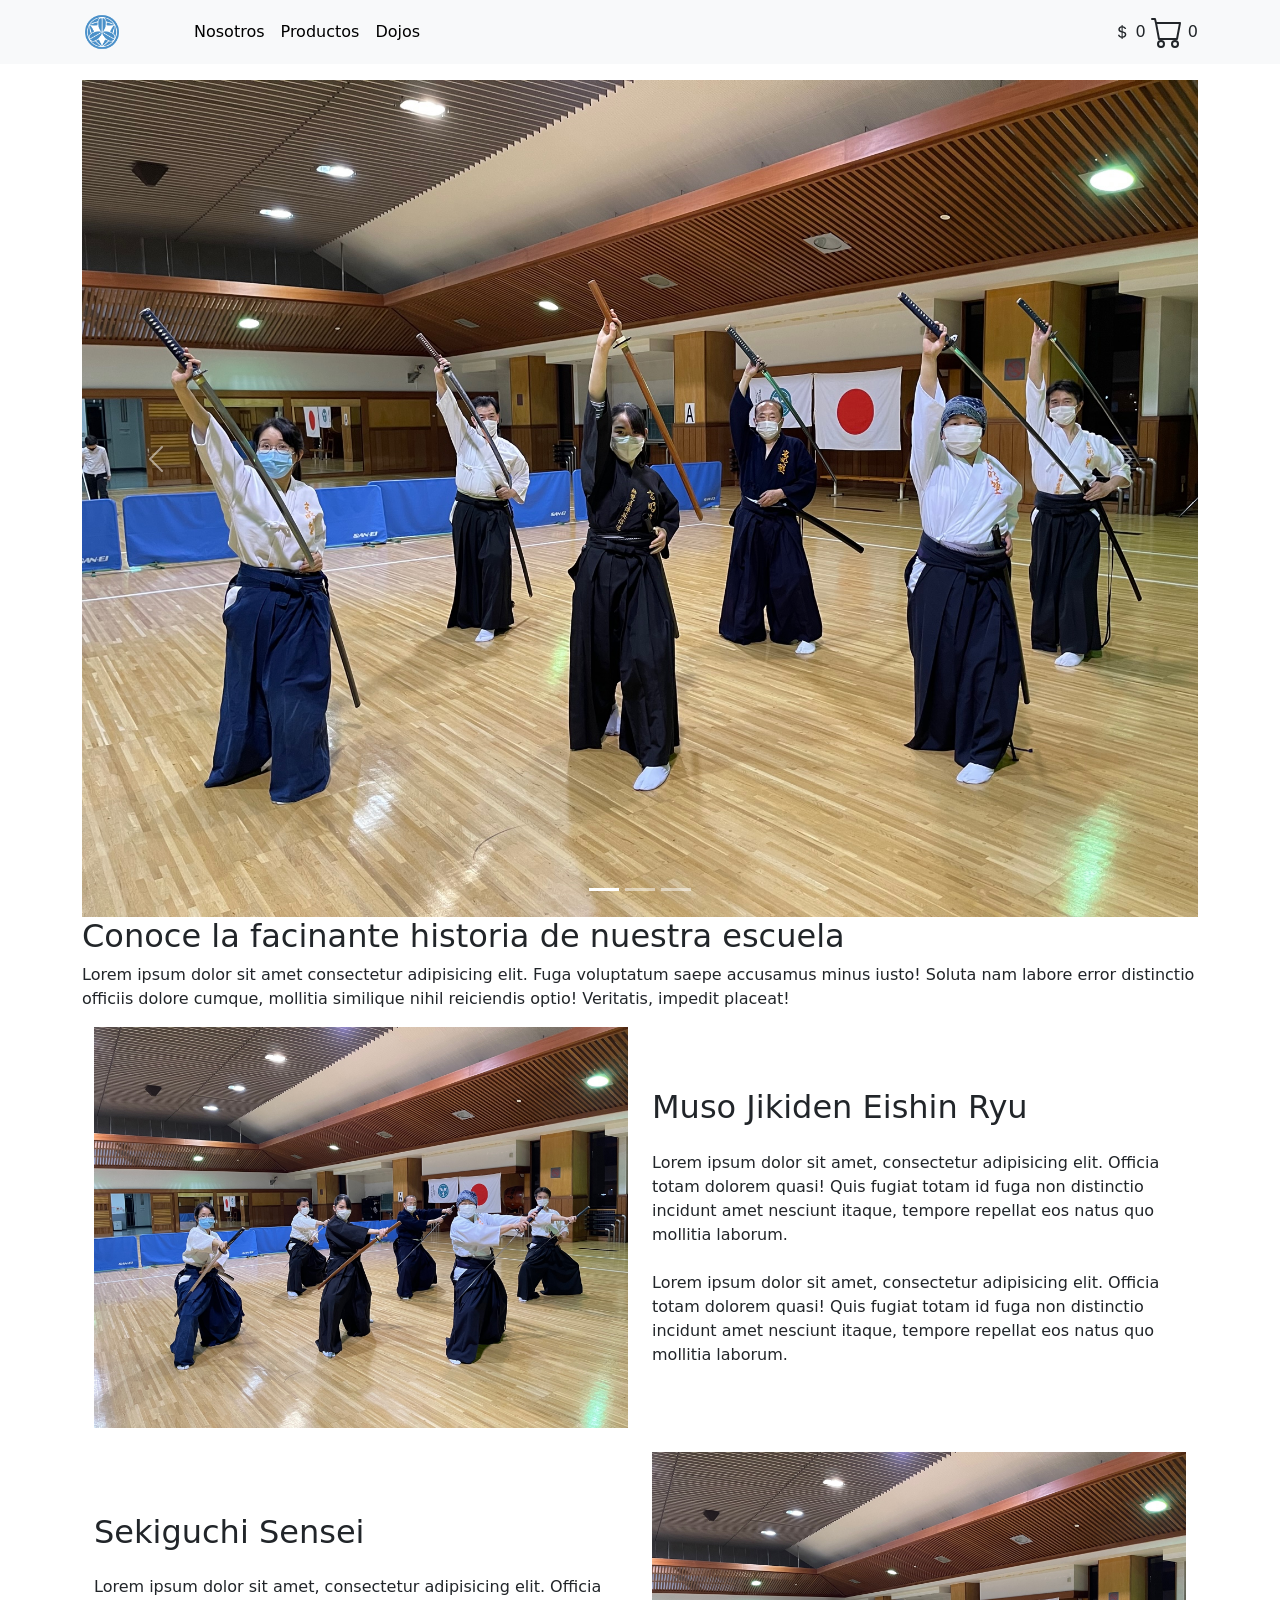
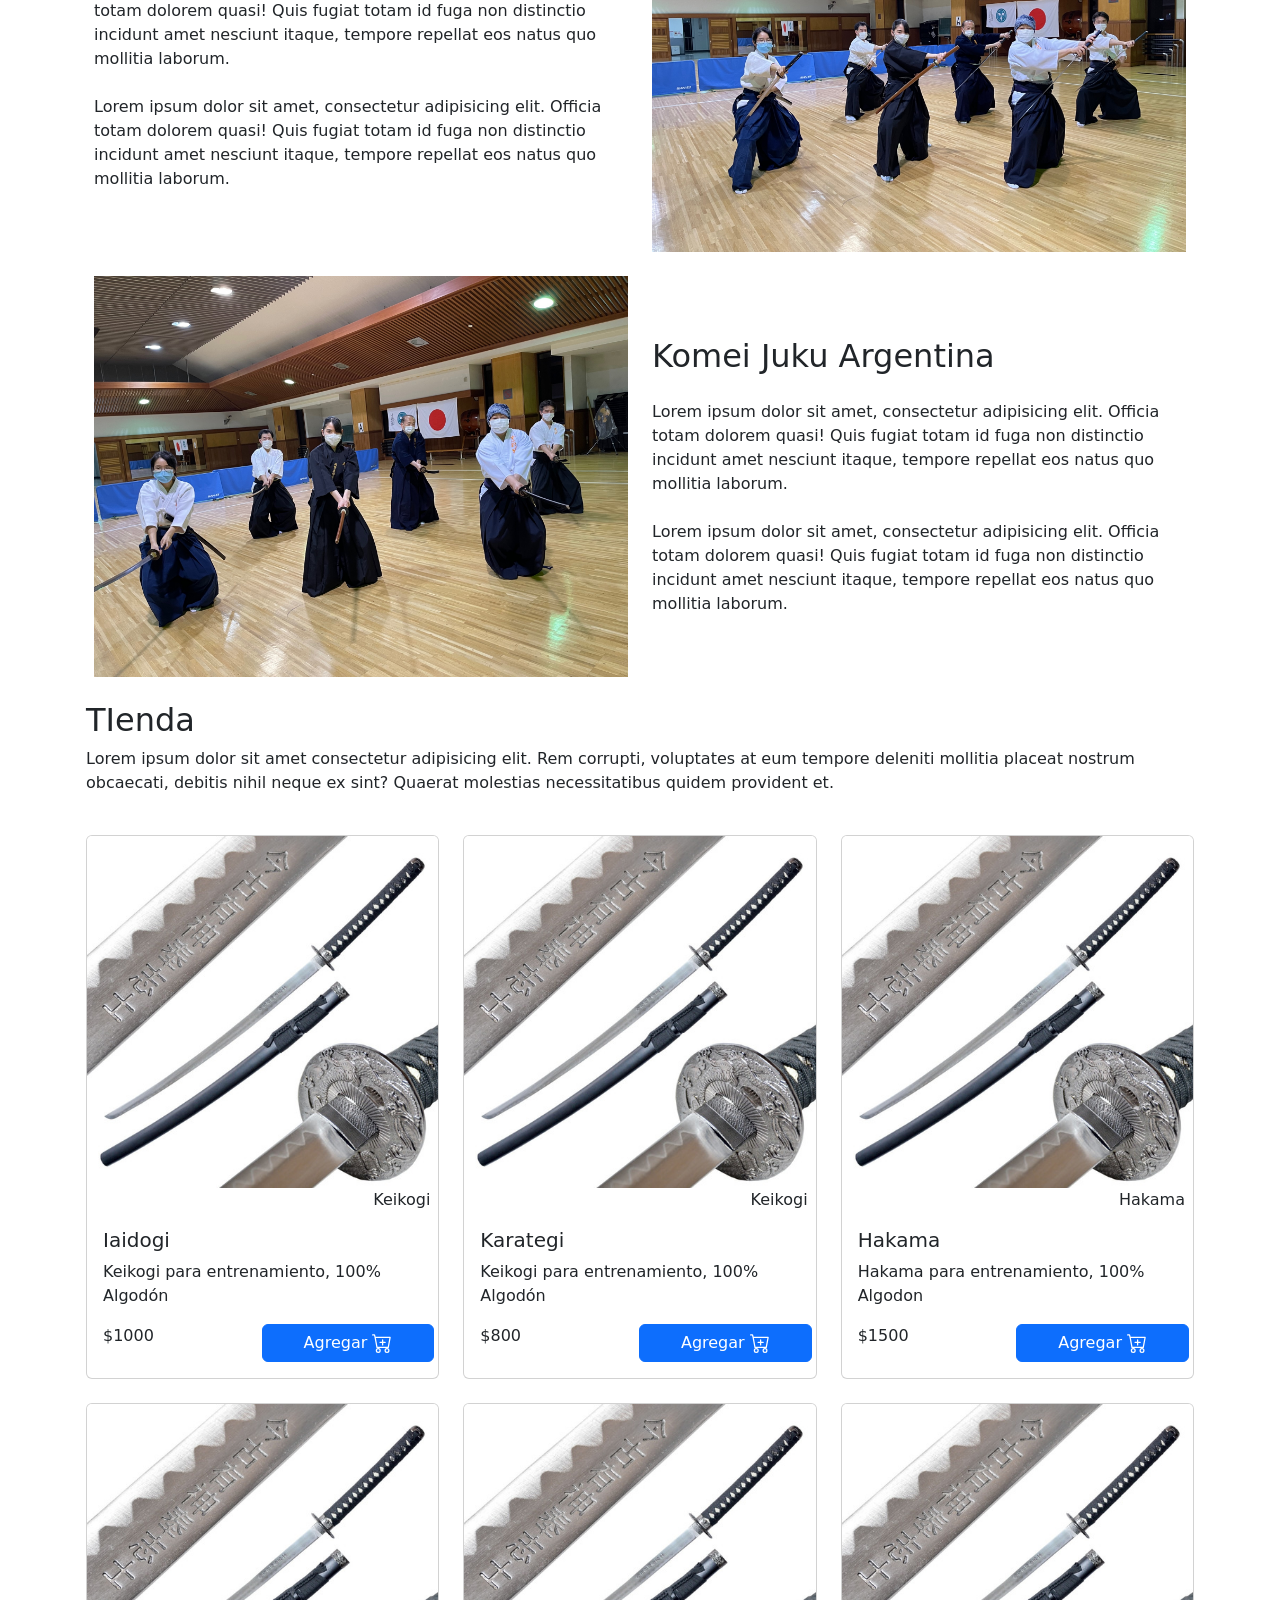
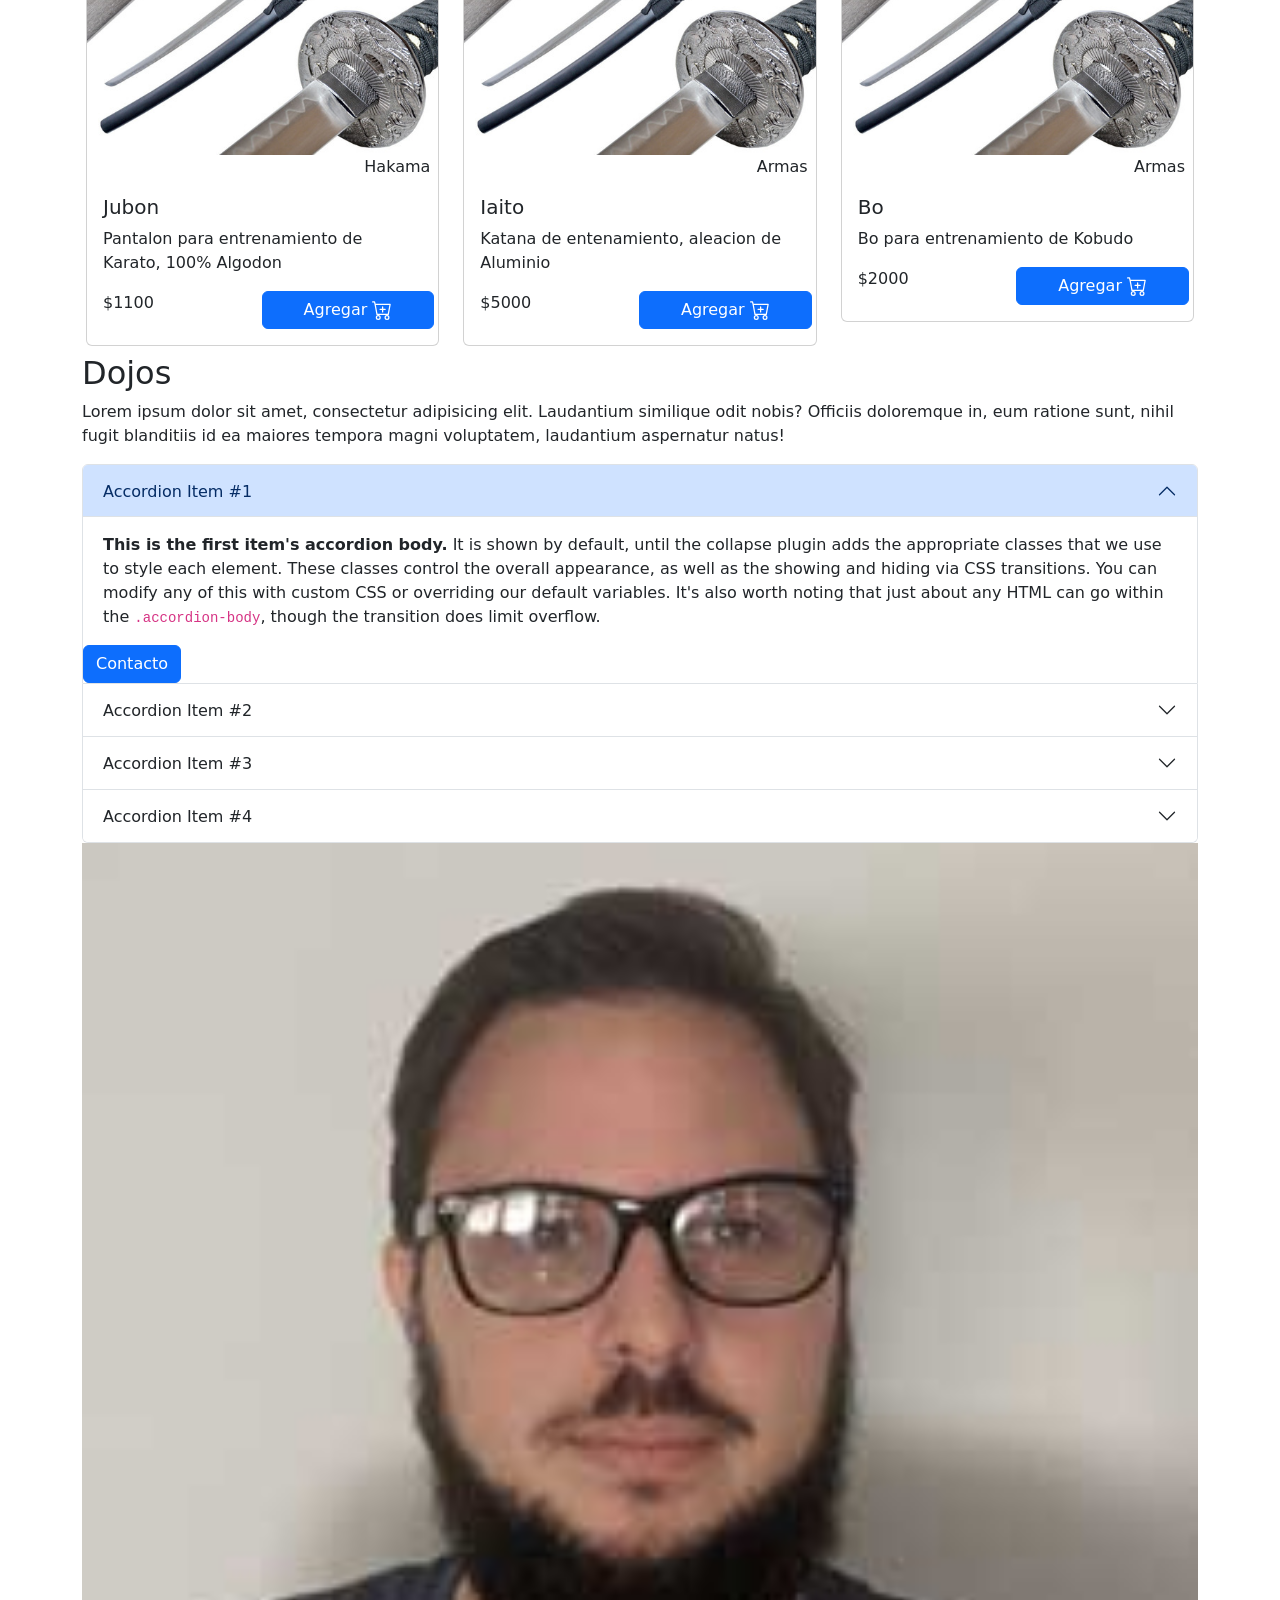
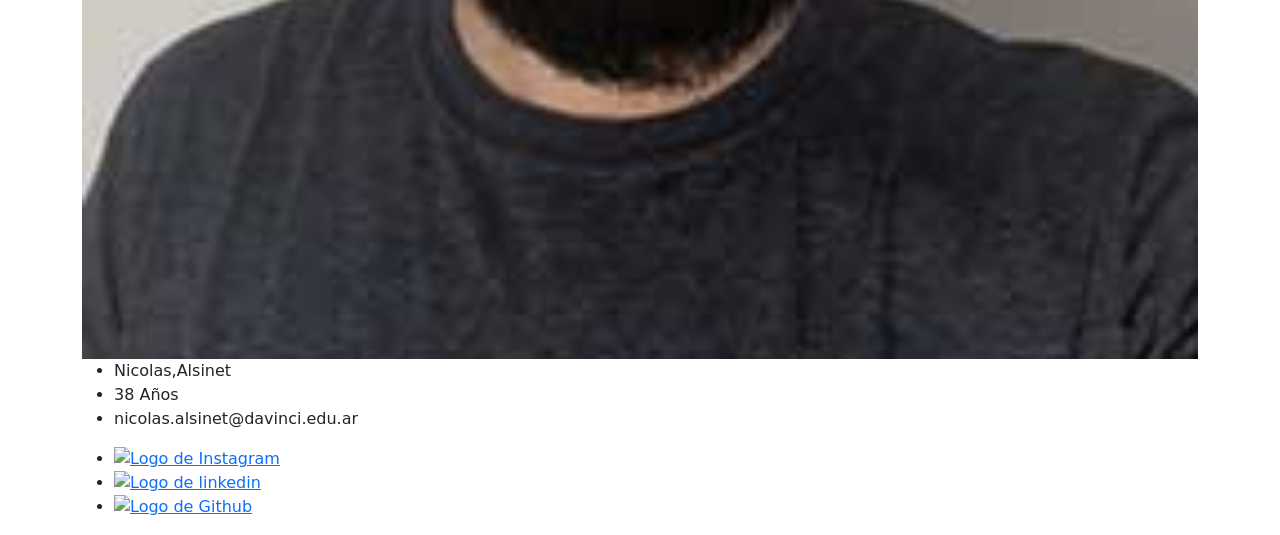
==== commit 528d213c: "correccion de producto precio" ====
--- a/Da Vinci/Develop/Interaccion/Parcial2/index.html
+++ b/Da Vinci/Develop/Interaccion/Parcial2/index.html
@@ -45,7 +45,7 @@
               </div>
             </div>
           </nav>
-          <div id="carouselExampleIndicators" class="carousel slide hero" data-bs-ride="true">
+          <div id="carouselExampleIndicators" class="carousel slide hero container" data-bs-ride="true">
             <div class="carousel-indicators">
               <button type="button" data-bs-target="#carouselExampleIndicators" data-bs-slide-to="0" class="active" aria-current="true" aria-label="Slide 1"></button>
               <button type="button" data-bs-target="#carouselExampleIndicators" data-bs-slide-to="1" aria-label="Slide 2"></button>
@@ -130,16 +130,18 @@
               <div class="card-body">
                 <h5 class="card-title">Card title</h5>
                 <p class="card-text">Some quick example text to build on the card title and make up the bulk of the card's content.</p>
-                <button class="btn btn-primary">Agregar 
-                  <svg xmlns="http://www.w3.org/2000/svg" width="20" height="20" fill="currentColor" class="bi bi-cart-plus" viewBox="0 0 16 16">
-                    <path d="M9 5.5a.5.5 0 0 0-1 0V7H6.5a.5.5 0 0 0 0 1H8v1.5a.5.5 0 0 0 1 0V8h1.5a.5.5 0 0 0 0-1H9V5.5z"/>
-                    <path d="M.5 1a.5.5 0 0 0 0 1h1.11l.401 1.607 1.498 7.985A.5.5 0 0 0 4 12h1a2 2 0 1 0 0 4 2 2 0 0 0 0-4h7a2 2 0 1 0 0 4 2 2 0 0 0 0-4h1a.5.5 0 0 0 .491-.408l1.5-8A.5.5 0 0 0 14.5 3H2.89l-.405-1.621A.5.5 0 0 0 2 1H.5zm3.915 10L3.102 4h10.796l-1.313 7h-8.17zM6 14a1 1 0 1 1-2 0 1 1 0 0 1 2 0zm7 0a1 1 0 1 1-2 0 1 1 0 0 1 2 0z"/>
-                  </svg>
-                </button>
-                <span class="d-inline-block ms-auto">$1000</span>
-              </div>
-            </div>
-          </div>-->
+                <div class="row">
+                  <span class="col">$1000</span>
+                  <button class="btn btn-primary col">Agregar 
+                    <svg xmlns="http://www.w3.org/2000/svg" width="20" height="20" fill="currentColor" class="bi bi-cart-plus" viewBox="0 0 16 16">
+                      <path d="M9 5.5a.5.5 0 0 0-1 0V7H6.5a.5.5 0 0 0 0 1H8v1.5a.5.5 0 0 0 1 0V8h1.5a.5.5 0 0 0 0-1H9V5.5z"/>
+                      <path d="M.5 1a.5.5 0 0 0 0 1h1.11l.401 1.607 1.498 7.985A.5.5 0 0 0 4 12h1a2 2 0 1 0 0 4 2 2 0 0 0 0-4h7a2 2 0 1 0 0 4 2 2 0 0 0 0-4h1a.5.5 0 0 0 .491-.408l1.5-8A.5.5 0 0 0 14.5 3H2.89l-.405-1.621A.5.5 0 0 0 2 1H.5zm3.915 10L3.102 4h10.796l-1.313 7h-8.17zM6 14a1 1 0 1 1-2 0 1 1 0 0 1 2 0zm7 0a1 1 0 1 1-2 0 1 1 0 0 1 2 0z"/>
+                    </svg>
+                  </button>
+                </div>
+              </div>
+            </div>
+          </div> -->
         </article>
       </section>
       <section class="dojos container" id="dojos">
@@ -249,7 +251,7 @@
           </div>
       </section>
     </main>
-    <footer class="">
+    <footer class="container">
       <img class="" src="./img/misc/perfil.jpg" alt="Un señor muy buen moso">
       <div class="">
           <div class="">
@@ -271,22 +273,7 @@
     <!-- JavaScript Bundle with Popper -->
 <script src="https://cdn.jsdelivr.net/npm/bootstrap@5.2.2/dist/js/bootstrap.bundle.min.js" integrity="sha384-OERcA2EqjJCMA+/3y+gxIOqMEjwtxJY7qPCqsdltbNJuaOe923+mo//f6V8Qbsw3" crossorigin="anonymous"></script>
 <script>
-  const exampleModal = document.getElementById('exampleModal')
-exampleModal.addEventListener('show.bs.modal', event => {
-  // Button that triggered the modal
-  const button = event.relatedTarget
-  // Extract info from data-bs-* attributes
-  const recipient = button.getAttribute('data-bs-whatever')
-  // If necessary, you could initiate an AJAX request here
-  // and then do the updating in a callback.
-  //
-  // Update the modal's content.
-  const modalTitle = exampleModal.querySelector('.modal-title')
-  const modalBodyInput = exampleModal.querySelector('.modal-body input')
 
-  modalTitle.textContent = `Mensaje Nuevo ${recipient}`
-  modalBodyInput.value = recipient
-})
 </script>
 <script src="js/index.js"></script>
 </body>
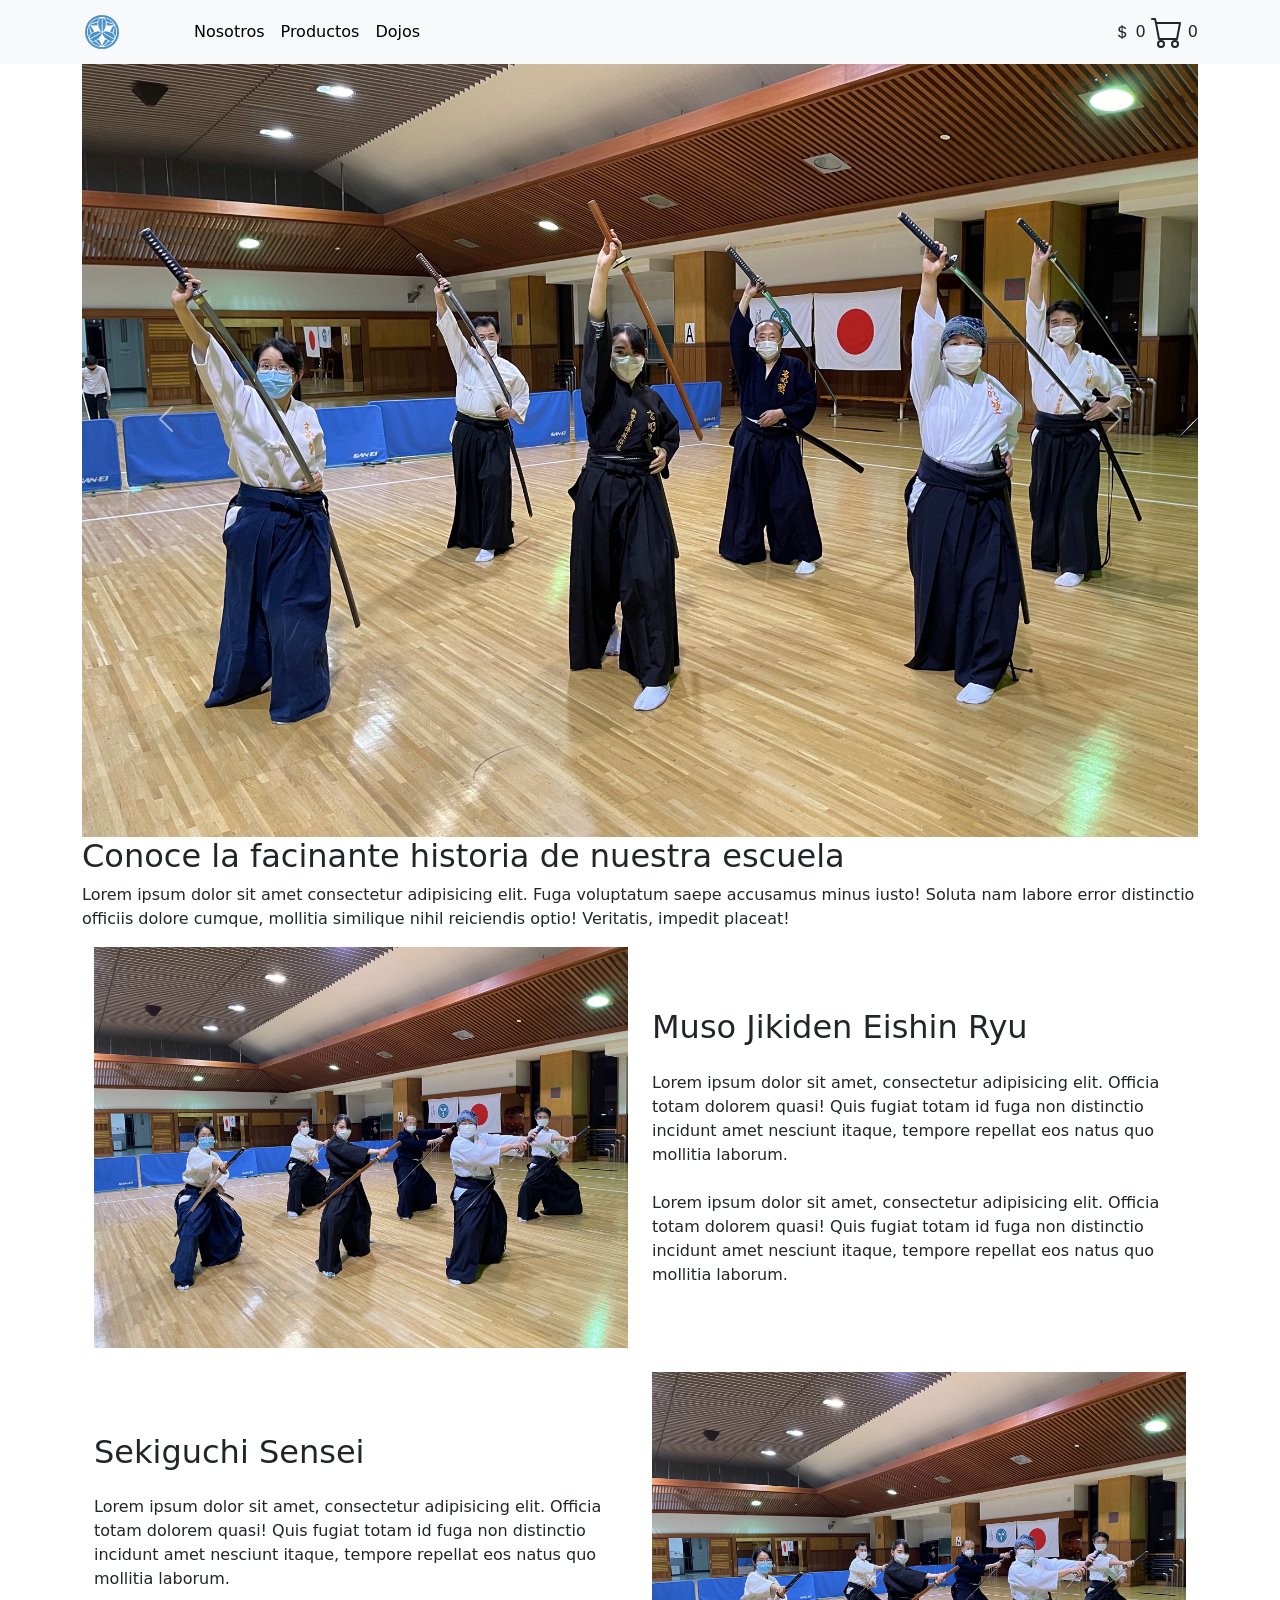
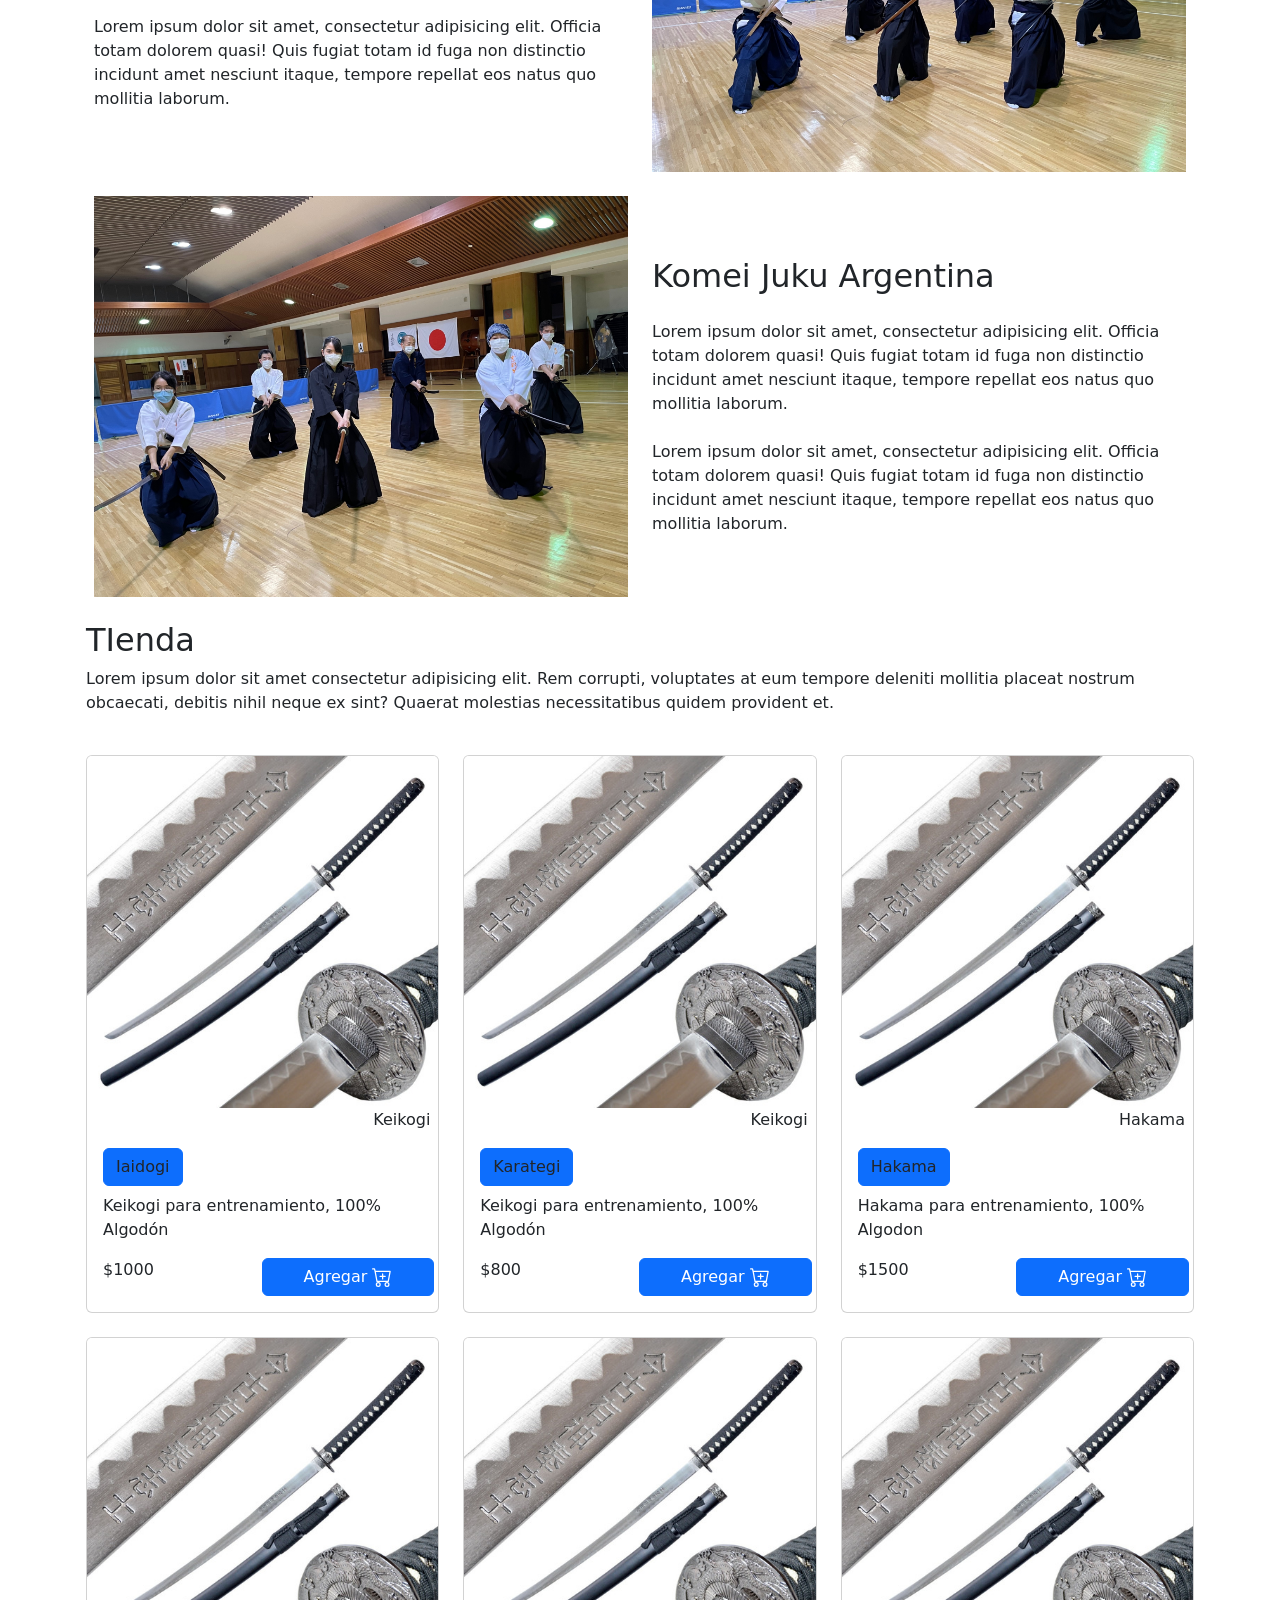
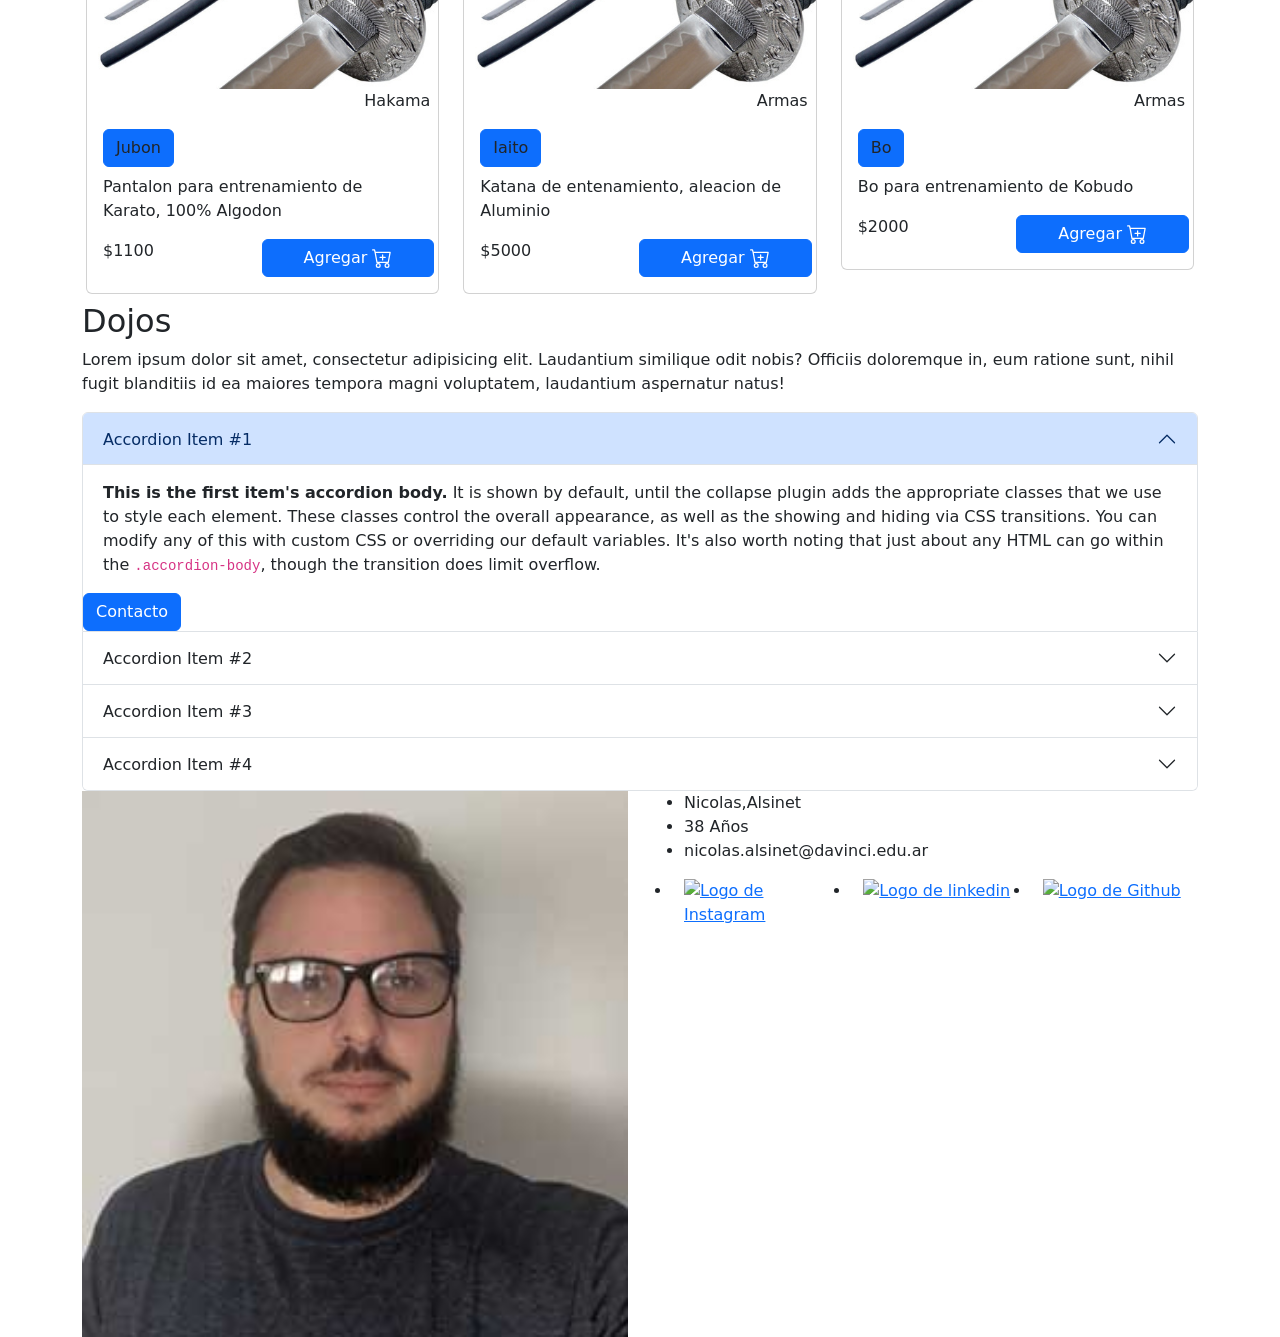
==== commit 132558e4: "arreglo de ccss footer" ====
--- a/Da Vinci/Develop/Interaccion/Parcial2/index.html
+++ b/Da Vinci/Develop/Interaccion/Parcial2/index.html
@@ -1,15 +1,14 @@
 <!DOCTYPE html>
 <html lang="en">
 <head>
-    <meta charset="UTF-8">
-    <meta http-equiv="X-UA-Compatible" content="IE=edge">
-    <meta name="viewport" content="width=device-width, initial-scale=1.0">
-    <title>Komei Juku</title>
-    <!-- CSS only -->
-<link href="https://cdn.jsdelivr.net/npm/bootstrap@5.2.2/dist/css/bootstrap.min.css" rel="stylesheet" integrity="sha384-Zenh87qX5JnK2Jl0vWa8Ck2rdkQ2Bzep5IDxbcnCeuOxjzrPF/et3URy9Bv1WTRi" crossorigin="anonymous">
-<link rel="stylesheet" href="style.css">
-<script src="./js/producto.js"></script>
-<script src="./js/carrito.js"></script>
+  <meta charset="UTF-8">
+  <meta http-equiv="X-UA-Compatible" content="IE=edge">
+  <meta name="viewport" content="width=device-width, initial-scale=1.0">
+  <title>Komei Juku</title>
+  <link href="https://cdn.jsdelivr.net/npm/bootstrap@5.2.2/dist/css/bootstrap.min.css" rel="stylesheet" integrity="sha384-Zenh87qX5JnK2Jl0vWa8Ck2rdkQ2Bzep5IDxbcnCeuOxjzrPF/et3URy9Bv1WTRi" crossorigin="anonymous">
+  <link rel="stylesheet" href="style.css">
+  <script src="./js/producto.js"></script>
+  <script src="./js/carrito.js"></script>
 </head>
 <body>
     <header>
@@ -45,31 +44,28 @@
               </div>
             </div>
           </nav>
-          <div id="carouselExampleIndicators" class="carousel slide hero container" data-bs-ride="true">
-            <div class="carousel-indicators">
-              <button type="button" data-bs-target="#carouselExampleIndicators" data-bs-slide-to="0" class="active" aria-current="true" aria-label="Slide 1"></button>
-              <button type="button" data-bs-target="#carouselExampleIndicators" data-bs-slide-to="1" aria-label="Slide 2"></button>
-              <button type="button" data-bs-target="#carouselExampleIndicators" data-bs-slide-to="2" aria-label="Slide 3"></button>
-            </div>
-            <div class="carousel-inner">
-              <div class="carousel-item active">
-                <img src="./img/hero/IMG_2338.jpg" class="d-block w-100" alt="...">
-              </div>
-              <div class="carousel-item">
-                <img src="./img/hero/IMG_2339.jpg" class="d-block w-100" alt="...">
-              </div>
-              <div class="carousel-item">
-                <img src="./img/hero/IMG_2340.jpg" class="d-block w-100" alt="...">
-              </div>
-            </div>
-            <button class="carousel-control-prev" type="button" data-bs-target="#carouselExampleIndicators" data-bs-slide="prev">
-              <span class="carousel-control-prev-icon" aria-hidden="true"></span>
-              <span class="visually-hidden">Previous</span>
-            </button>
-            <button class="carousel-control-next" type="button" data-bs-target="#carouselExampleIndicators" data-bs-slide="next">
-              <span class="carousel-control-next-icon" aria-hidden="true"></span>
-              <span class="visually-hidden">Next</span>
-            </button>
+          <div class="container">
+            <div id="carouselExampleInterval" class="carousel slide" data-bs-ride="carousel">
+              <div class="carousel-inner">
+                <div class="carousel-item active" data-bs-interval="10000">
+                  <img src="./img/hero/IMG_2338.jpg" class="d-block w-100" alt="...">
+                </div>
+                <div class="carousel-item" data-bs-interval="2000">
+                  <img src="./img/hero/IMG_2339.jpg" class="d-block w-100" alt="...">
+                </div>
+                <div class="carousel-item">
+                  <img src="./img/hero/IMG_2340.jpg" class="d-block w-100" alt="...">
+                </div>
+              </div>
+              <button class="carousel-control-prev" type="button" data-bs-target="#carouselExampleInterval" data-bs-slide="prev">
+                <span class="carousel-control-prev-icon" aria-hidden="true"></span>
+                <span class="visually-hidden">Previous</span>
+              </button>
+              <button class="carousel-control-next" type="button" data-bs-target="#carouselExampleInterval" data-bs-slide="next">
+                <span class="carousel-control-next-icon" aria-hidden="true"></span>
+                <span class="visually-hidden">Next</span>
+              </button>
+            </div>
           </div>
     </header>
     <main>
@@ -143,6 +139,62 @@
             </div>
           </div> -->
         </article>
+        <div>
+          <!-- Modal -->
+          <div class="modal fade" id="staticBackdrop" data-bs-backdrop="static" data-bs-keyboard="false" tabindex="-1" aria-labelledby="staticBackdropLabel" aria-hidden="true">
+            <div class="modal-dialog">
+              <div class="modal-content">
+                <div class="modal-header">
+                  <h1 class="modal-title fs-5" id="staticBackdropLabel">Keikogi</h1>
+                  <button type="button" class="btn-close" data-bs-dismiss="modal" aria-label="Close"></button>
+                </div>
+                <div class="modal-body row">
+                  <div id="carouselExampleIndicators" class="carousel slide col-12 col-md-6 col-lg-8" data-bs-ride="true">
+                    <div class="carousel-indicators">
+                      <button type="button" data-bs-target="#carouselExampleIndicators" data-bs-slide-to="0" class="active" aria-current="true" aria-label="Slide 1"></button>
+                      <button type="button" data-bs-target="#carouselExampleIndicators" data-bs-slide-to="1" aria-label="Slide 2"></button>
+                      <button type="button" data-bs-target="#carouselExampleIndicators" data-bs-slide-to="2" aria-label="Slide 3"></button>
+                    </div>
+                    <div class="carousel-inner">
+                      <div class="carousel-item active">
+                        <img src="./img/productos/navy-keikogi-849728.jpg" class="d-block w-100" alt="...">
+                      </div>
+                      <div class="carousel-item">
+                        <img src="./img/productos/navy-keikogi-849728.jpg" class="d-block w-100" alt="...">
+                      </div>
+                      <div class="carousel-item">
+                        <img src="./img/productos/navy-keikogi-849728.jpg" class="d-block w-100" alt="...">
+                      </div>
+                    </div>
+                    <button class="carousel-control-prev" type="button" data-bs-target="#carouselExampleIndicators" data-bs-slide="prev">
+                      <span class="carousel-control-prev-icon" aria-hidden="true"></span>
+                      <span class="visually-hidden">Previous</span>
+                    </button>
+                    <button class="carousel-control-next" type="button" data-bs-target="#carouselExampleIndicators" data-bs-slide="next">
+                      <span class="carousel-control-next-icon" aria-hidden="true"></span>
+                      <span class="visually-hidden">Next</span>
+                    </button>
+                    <span class="mx-2 ms-auto">Ropa</span>
+                  </div>
+                  <div class="col-12 col-md-6 col-lg-4">
+                    <h5 class="">Card title</h5>
+                    <p class="">Some quick example text to build on the card title and make up the bulk of the card's content.</p>
+                    <span class="col">$1000</span>
+                  </div>
+                </div>
+                <div class="modal-footer">
+                  <button type="button" class="btn btn-secondary" data-bs-dismiss="modal">Close</button>
+                  <button class="btn btn-primary" data-bs-dismiss="modal">Agregar 
+                    <svg xmlns="http://www.w3.org/2000/svg" width="20" height="20" fill="currentColor" class="bi bi-cart-plus" viewBox="0 0 16 16">
+                      <path d="M9 5.5a.5.5 0 0 0-1 0V7H6.5a.5.5 0 0 0 0 1H8v1.5a.5.5 0 0 0 1 0V8h1.5a.5.5 0 0 0 0-1H9V5.5z"/>
+                      <path d="M.5 1a.5.5 0 0 0 0 1h1.11l.401 1.607 1.498 7.985A.5.5 0 0 0 4 12h1a2 2 0 1 0 0 4 2 2 0 0 0 0-4h7a2 2 0 1 0 0 4 2 2 0 0 0 0-4h1a.5.5 0 0 0 .491-.408l1.5-8A.5.5 0 0 0 14.5 3H2.89l-.405-1.621A.5.5 0 0 0 2 1H.5zm3.915 10L3.102 4h10.796l-1.313 7h-8.17zM6 14a1 1 0 1 1-2 0 1 1 0 0 1 2 0zm7 0a1 1 0 1 1-2 0 1 1 0 0 1 2 0z"/>
+                    </svg>
+                  </button>
+                </div>
+              </div>
+            </div>
+          </div>
+        </div>
       </section>
       <section class="dojos container" id="dojos">
         <article>
@@ -191,7 +243,7 @@
                 <strong>This is the third item's accordion body.</strong> It is hidden by default, until the collapse plugin adds the appropriate classes that we use to style each element. These classes control the overall appearance, as well as the showing and hiding via CSS transitions. You can modify any of this with custom CSS or overriding our default variables. It's also worth noting that just about any HTML can go within the <code>.accordion-body</code>, though the transition does limit overflow.
               </div>
               <div class="dojo-acordion">
-                <button type="button" class="btn btn-primary" data-bs-toggle="modal" data-bs-target="#exampleModal" data-bs-whatever="@danken">Contacto</button>
+                <button type="button" class="btn btn-primary" data-bs-toggle="modal" data-bs-target="#exampleModal" data-bs-whatever="@danketsushindojo">Contacto</button>
               </div>
             </div>
           </div>
@@ -211,70 +263,82 @@
             </div>
           </div>
         </article>
+        <div>
           <div class="modal fade" id="exampleModal" tabindex="-1" aria-labelledby="exampleModalLabel" aria-hidden="true">
-            <div class="modal-dialog">
+            <div class="modal-dialog modal-xl">
               <div class="modal-content">
                 <div class="modal-header">
                   <h1 class="modal-title fs-5" id="exampleModalLabel">Mensaje Nuevo</h1>
                   <button type="button" class="btn-close" data-bs-dismiss="modal" aria-label="Close"></button>
                 </div>
-                <div class="modal-body">
-                  <form>
-                    <div class="mb-3">
-                      <label for="recipient-name" class="col-form-label">Receptor</label>
-                      <input type="text" class="form-control" id="recipient-name" disabled>
+                <div class="container-fluid">
+                  <div class="row">
+                    <div class="col col-lg-6 d-none d-lg-block">
+                      <p>Lorem ipsum dolor sit amet consectetur, adipisicing elit. Incidunt magnam possimus excepturi, ratione dignissimos quasi! Corporis fugit fuga officia nostrum quis vitae consequuntur sint pariatur, ducimus amet necessitatibus iure odio!</p>
+                      <img src="./img/misc/download.jfif" alt="" srcset="">
                     </div>
-                    <div class="mb-3">
-                      <label for="nombreapellido" class="col-form-label">Nombre y Apellido</label>
-                      <input type="text" class="form-control" id="nombreapellido">
+                    <div class="col col-lg-6 modal-body">
+                      <form>
+                        <div class="mb-3">
+                          <label for="recipient-name" class="col-form-label">Receptor</label>
+                          <input type="text" class="form-control" id="recipient-name" disabled>
+                        </div>
+                        <div class="mb-3">
+                          <label for="nombreapellido" class="col-form-label">Nombre y Apellido</label>
+                          <input type="text" class="form-control" id="nombreapellido">
+                        </div>
+                        <div class="mb-3">
+                          <label for="telefono" class="col-form-label">Telefono</label>
+                          <input type="text" class="form-control" id="telefono">
+                        </div>
+                        <div class="mb-3">
+                          <label for="email" class="col-form-label">E-mail</label>
+                          <input type="text" class="form-control" id="emaile">
+                        </div>
+                        <div class="mb-3">
+                          <label for="message-text" class="col-form-label">Message:</label>
+                          <textarea class="form-control" id="message-text"></textarea>
+                        </div>
+                      </form>
                     </div>
-                    <div class="mb-3">
-                      <label for="telefono" class="col-form-label">Telefono</label>
-                      <input type="text" class="form-control" id="telefono">
-                    </div>
-                    <div class="mb-3">
-                      <label for="email" class="col-form-label">E-mail</label>
-                      <input type="text" class="form-control" id="emaile">
-                    </div>
-                    <div class="mb-3">
-                      <label for="message-text" class="col-form-label">Message:</label>
-                      <textarea class="form-control" id="message-text"></textarea>
-                    </div>
-                  </form>
-                </div>
-                <div class="modal-footer">
-                <button type="button" class="btn btn-secondary" data-bs-dismiss="modal">Cerrar</button>
-                <button type="button" class="btn btn-primary">Enviar Mensaje</button>
-                </div>
-              </div>
-            </div>
-          </div>
+                  </div>
+                  <div class="modal-footer">
+                    <button type="button" class="btn btn-secondary" data-bs-dismiss="modal">Cerrar</button>
+                    <button type="button" class="btn btn-primary">Enviar Mensaje</button>
+                  </div>
+                </div>
+              </div>
+            </div>
+          </div>
+        </div>
       </section>
     </main>
     <footer class="container">
-      <img class="" src="./img/misc/perfil.jpg" alt="Un señor muy buen moso">
-      <div class="">
-          <div class="">
+      <div class="row">
+        <div class="col">
+          <img class="" src="./img/misc/perfil.jpg" alt="Un señor muy buen moso">
+        </div>
+        <div class="col">
+          <div class="row">
+            <div class="col-12">
               <ul>
                   <li>Nicolas,Alsinet</li>
                   <li>38 Años</li>
                   <li>nicolas.alsinet@davinci.edu.ar</li>
               </ul>
-          </div>
-          <div>
-              <ul class="">
-                  <li><a href="https://www.instagram.com/nicolas.alsinet/" target="_blank"><img src="./img/logo/SVG/Instagram_logo_2016.svg" alt="Logo de Instagram"></a></li>
-                  <li><a href="https://www.linkedin.com/in/nicolas-alsinet-99a067226/" target="_blank"><img src="./img/logo/SVG/LinkedIn_icon.svg" alt="Logo de linkedin"></a></li>
-                  <li><a href="https://github.com/Naio200000" target="_blank"><img src="./img/logo/SVG/github_icon.svg" alt="Logo de Github"></a></li>
+            </div>
+            <div class="col-12">
+              <ul class="row">
+                <li class="col"><a href="https://www.instagram.com/nicolas.alsinet/" target="_blank"><img src="./img/logo/SVG/Instagram_logo_2016.svg" alt="Logo de Instagram"></a></li>
+                <li class="col"><a href="https://www.linkedin.com/in/nicolas-alsinet-99a067226/" target="_blank"><img src="./img/logo/SVG/LinkedIn_icon.svg" alt="Logo de linkedin"></a></li>
+                <li class="col"><a href="https://github.com/Naio200000" target="_blank"><img src="./img/logo/SVG/github_icon.svg" alt="Logo de Github"></a></li>
               </ul>
-          </div>
+            </div>
+          </div>
+        </div>
       </div>
   </footer>
-    <!-- JavaScript Bundle with Popper -->
 <script src="https://cdn.jsdelivr.net/npm/bootstrap@5.2.2/dist/js/bootstrap.bundle.min.js" integrity="sha384-OERcA2EqjJCMA+/3y+gxIOqMEjwtxJY7qPCqsdltbNJuaOe923+mo//f6V8Qbsw3" crossorigin="anonymous"></script>
-<script>
-
-</script>
 <script src="js/index.js"></script>
 </body>
 </html>
